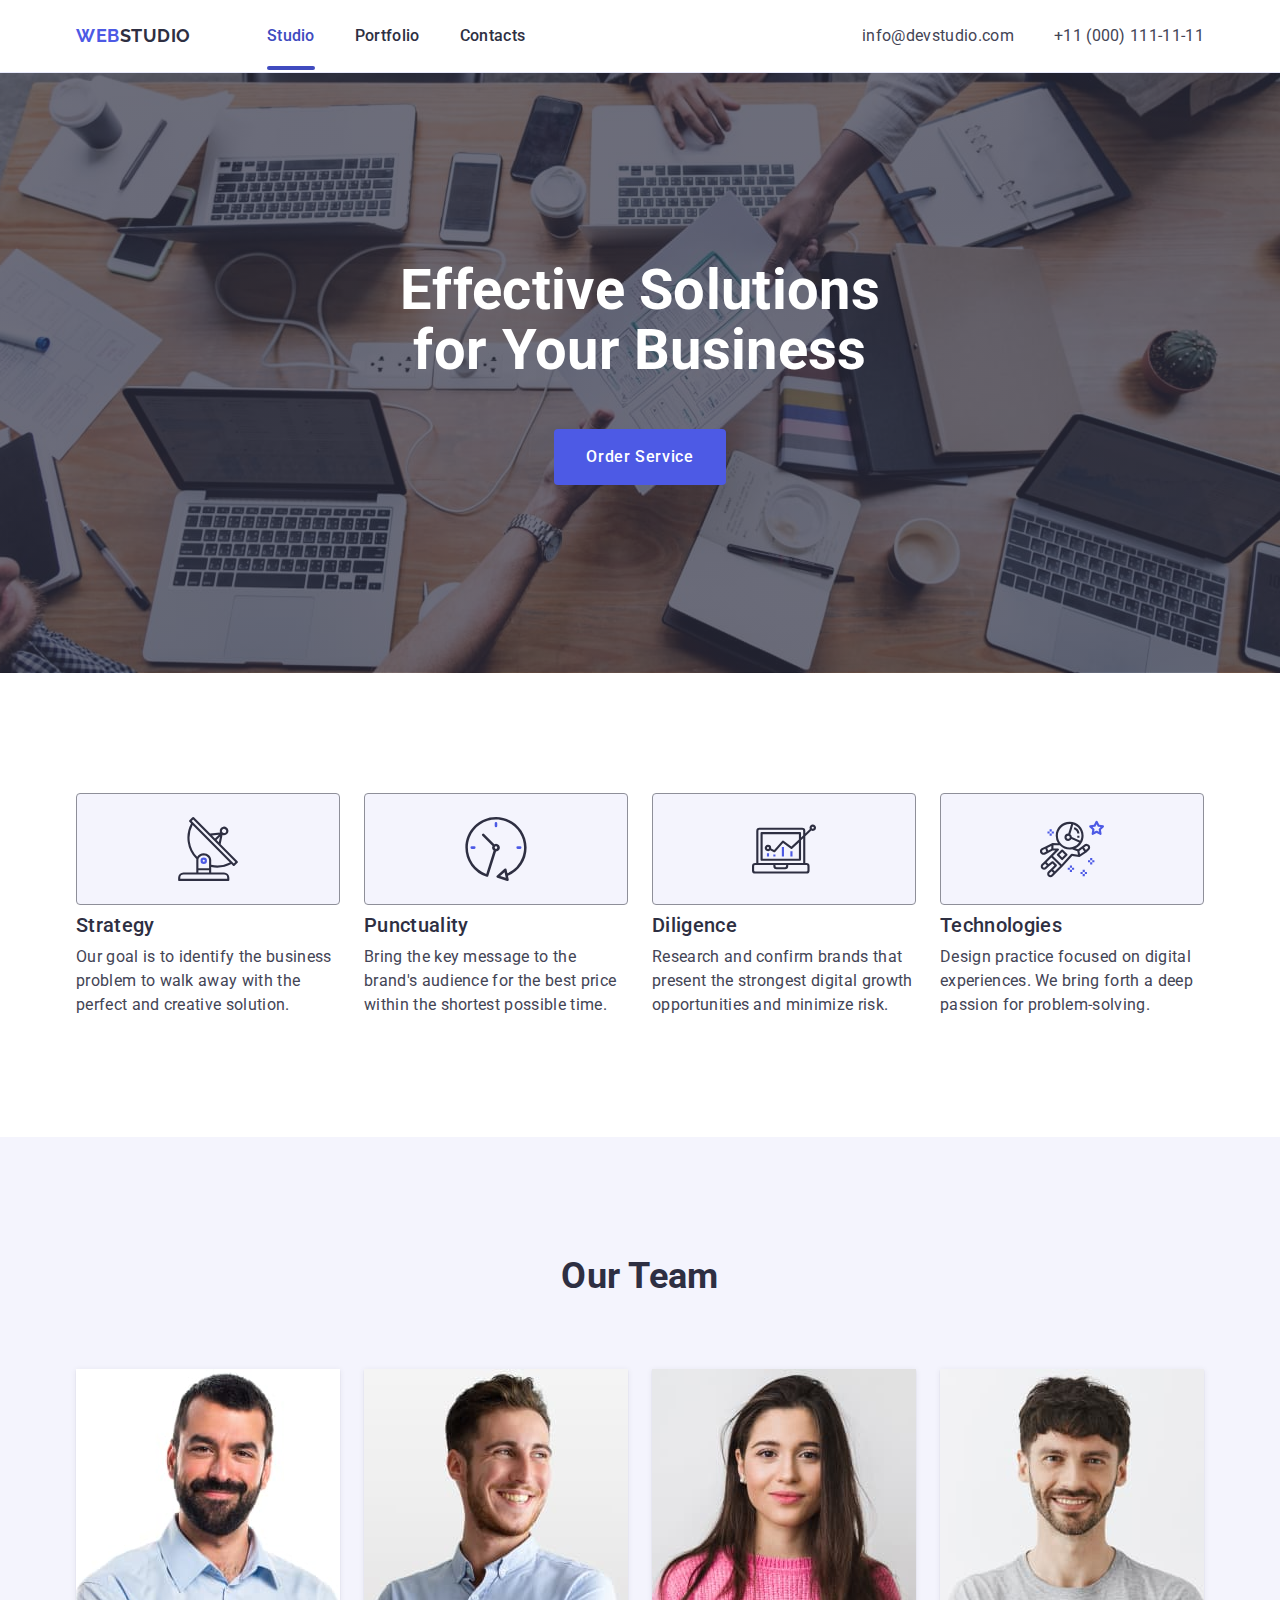
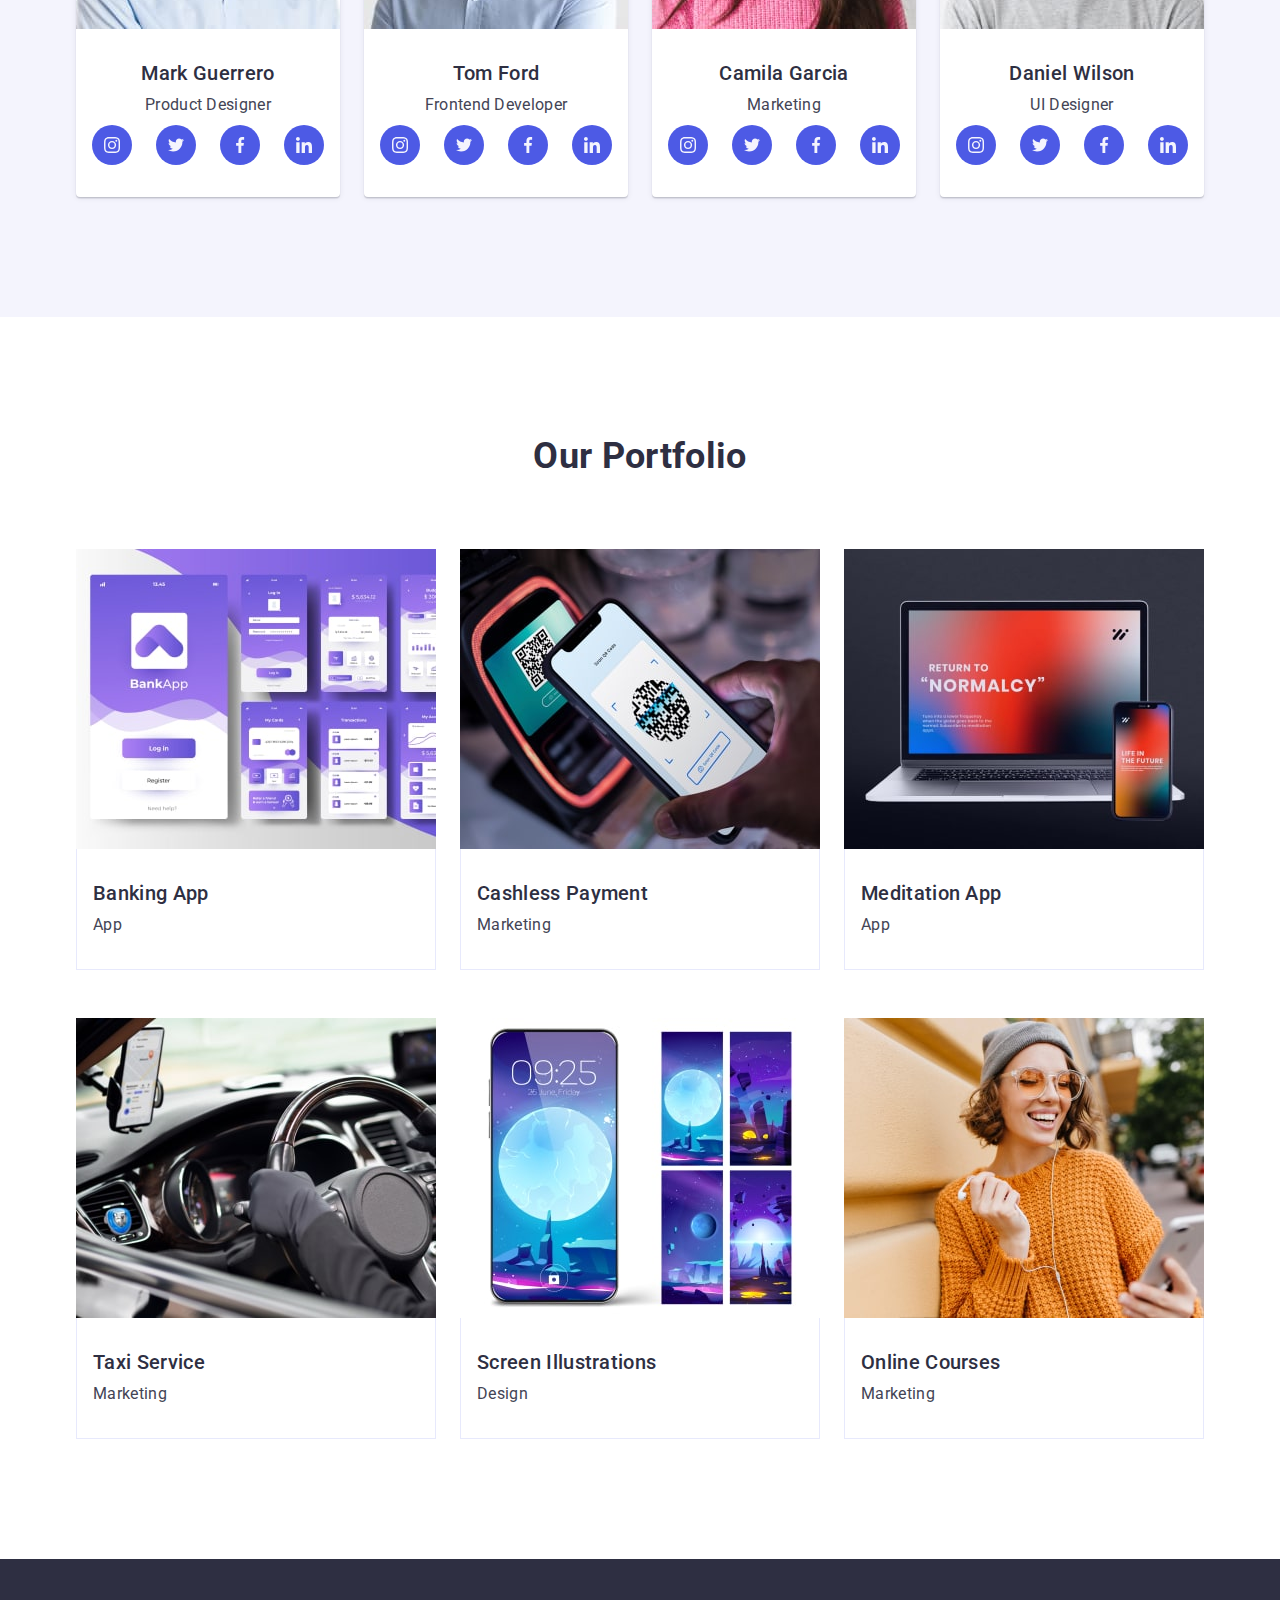
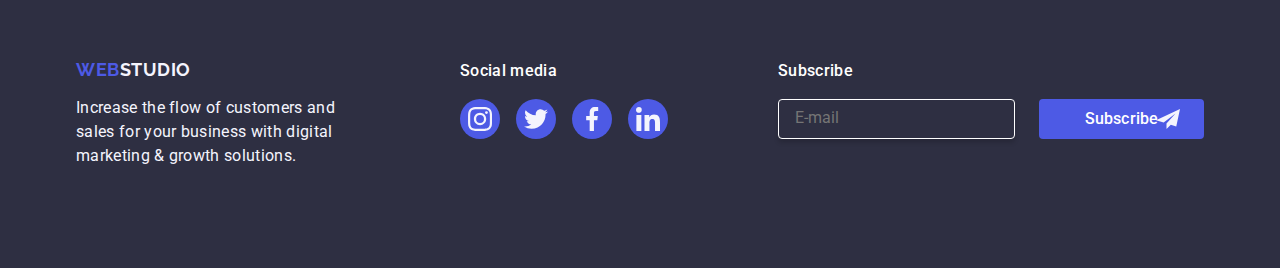
==== index.html @ 6efe6d49 "update modal" ====
<!DOCTYPE html>
<html lang="en">
  <head>
    <meta charset="UTF-8" />
    <meta name="viewport" content="width=device-width, initial-scale=1.0" />

    <link
      rel="stylesheet"
      href="https://cdnjs.cloudflare.com/ajax/libs/modern-normalize/2.0.0/modern-normalize.min.css"
    />
    <link rel="preconnect" href="https://fonts.googleapis.com" />
    <link rel="preconnect" href="https://fonts.gstatic.com" crossorigin />
    <link
      href="https://fonts.googleapis.com/css2?family=Raleway:wght@700&family=Roboto:wght@400;500;700&display=swap"
      rel="stylesheet"
    />
    <link rel="stylesheet" href="./css/styles.css" />
    <title>Web Studio</title>
  </head>
  <body>
    <header class="header">
      <div class="header-inner container">
        <nav class="navigation">
          <a class="header-logo" href="./index.html"
            >Web<span class="accent">Studio</span></a
          >
          <ul class="menu-nav">
            <li>
              <a class="header-link home-link" href="./index.html">Studio</a>
            </li>
            <li><a class="header-link" href="">Portfolio</a></li>
            <li><a class="header-link" href="">Contacts</a></li>
          </ul>
        </nav>

        <address class="contacts">
          <ul class="contact-list">
            <li>
              <a class="contacts-link" href="mailto:info@devstudio.com"
                >info@devstudio.com</a
              >
            </li>
            <li>
              <a class="contacts-link" href="tel:+110001111111"
                >+11 (000) 111-11-11</a
              >
            </li>
          </ul>
        </address>
      </div>
    </header>

    <main>
      <!-- Hero section -->
      <section class="hero-section">
        <div class="container">
          <h1 class="hero-title">Effective Solutions for Your Business</h1>
          <button class="hero-button" type="button">Order Service</button>
        </div>
      </section>

      <!-- Our features -->
      <section class="section">
        <div class="container">
          <h2 class="visually-hidden">Our features</h2>
          <ul class="features-list">
            <li class="features-card">
              <div class="features-icon-container">
                <svg class="features-icon" width="64" height="64">
                  <use href="./images/icons.svg#icon-antenna"></use>
                </svg>
              </div>
              <h3 class="features-title">Strategy</h3>
              <p class="features-text">
                Our goal is to identify the business problem to walk away with
                the perfect and creative solution.
              </p>
            </li>
            <li class="features-card">
              <div class="features-icon-container">
                <svg class="features-icon" width="64" height="64">
                  <use href="./images/icons.svg#icon-clock"></use>
                </svg>
              </div>
              <h3 class="features-title">Punctuality</h3>
              <p class="features-text">
                Bring the key message to the brand's audience for the best price
                within the shortest possible time.
              </p>
            </li>
            <li class="features-card">
              <div class="features-icon-container">
                <svg class="features-icon" width="64" height="64">
                  <use href="./images/icons.svg#icon-diagram"></use>
                </svg>
              </div>
              <h3 class="features-title">Diligence</h3>
              <p class="features-text">
                Research and confirm brands that present the strongest digital
                growth opportunities and minimize risk.
              </p>
            </li>
            <li class="features-card">
              <div class="features-icon-container">
                <svg class="features-icon" width="64" height="64">
                  <use href="./images/icons.svg#icon-astronaut"></use>
                </svg>
              </div>
              <h3 class="features-title">Technologies</h3>
              <p class="features-text">
                Design practice focused on digital experiences. We bring forth a
                deep passion for problem-solving.
              </p>
            </li>
          </ul>
        </div>
      </section>

      <!-- Our Team -->
      <section class="team-section section">
        <div class="container">
          <h2 class="section-title">Our Team</h2>
          <ul class="team-list">
            <li class="team-card">
              <img
                src="./images/mark.jpg"
                alt="Mark Guerrero"
                width="264"
                height="260"
              />
              <div class="team-card-content">
                <h3 class="person-name">Mark Guerrero</h3>
                <p class="person-job">Product Designer</p>

                <ul class="social-list">
                  <li class="social-item">
                    <a href="#" target="_blank" class="social-link">
                      <svg class="social-link-icon" width="16" height="16">
                        <use href="./images/icons.svg#icon-instagram"></use>
                      </svg>
                    </a>
                  </li>
                  <li class="social-item">
                    <a href="#" target="_blank" class="social-link">
                      <svg class="social-link-icon" width="16" height="16">
                        <use href="./images/icons.svg#icon-twitter"></use>
                      </svg>
                    </a>
                  </li>
                  <li class="social-item">
                    <a href="#" target="_blank" class="social-link">
                      <svg class="social-link-icon" width="16" height="16">
                        <use href="./images/icons.svg#icon-facebook"></use>
                      </svg>
                    </a>
                  </li>
                  <li class="social-item">
                    <a href="#" target="_blank" class="social-link">
                      <svg class="social-link-icon" width="16" height="16">
                        <use href="./images/icons.svg#icon-linkedin"></use>
                      </svg>
                    </a>
                  </li>
                </ul>
              </div>
            </li>
            <li class="team-card">
              <img
                src="./images/tom.jpg"
                alt="Tom Ford"
                width="264"
                height="260"
              />
              <div class="team-card-content">
                <h3 class="person-name">Tom Ford</h3>
                <p class="person-job">Frontend Developer</p>
                <ul class="social-list">
                  <li class="social-item">
                    <a href="#" target="_blank" class="social-link">
                      <svg class="social-link-icon" width="16" height="16">
                        <use href="./images/icons.svg#icon-instagram"></use>
                      </svg>
                    </a>
                  </li>
                  <li class="social-item">
                    <a href="#" target="_blank" class="social-link">
                      <svg class="social-link-icon" width="16" height="16">
                        <use href="./images/icons.svg#icon-twitter"></use>
                      </svg>
                    </a>
                  </li>
                  <li class="social-item">
                    <a href="#" target="_blank" class="social-link">
                      <svg class="social-link-icon" width="16" height="16">
                        <use href="./images/icons.svg#icon-facebook"></use>
                      </svg>
                    </a>
                  </li>
                  <li class="social-item">
                    <a href="#" target="_blank" class="social-link">
                      <svg class="social-link-icon" width="16" height="16">
                        <use href="./images/icons.svg#icon-linkedin"></use>
                      </svg>
                    </a>
                  </li>
                </ul>
              </div>
            </li>
            <li class="team-card">
              <img
                src="./images/camila.jpg"
                alt="Camila Garcia"
                width="264"
                height="260"
              />
              <div class="team-card-content">
                <h3 class="person-name">Camila Garcia</h3>
                <p class="person-job">Marketing</p>
                <ul class="social-list">
                  <li class="social-item">
                    <a href="#" target="_blank" class="social-link">
                      <svg class="social-link-icon" width="16" height="16">
                        <use href="./images/icons.svg#icon-instagram"></use>
                      </svg>
                    </a>
                  </li>
                  <li class="social-item">
                    <a href="#" target="_blank" class="social-link">
                      <svg class="social-link-icon" width="16" height="16">
                        <use href="./images/icons.svg#icon-twitter"></use>
                      </svg>
                    </a>
                  </li>
                  <li class="social-item">
                    <a href="#" target="_blank" class="social-link">
                      <svg class="social-link-icon" width="16" height="16">
                        <use href="./images/icons.svg#icon-facebook"></use>
                      </svg>
                    </a>
                  </li>
                  <li class="social-item">
                    <a href="#" target="_blank" class="social-link">
                      <svg class="social-link-icon" width="16" height="16">
                        <use href="./images/icons.svg#icon-linkedin"></use>
                      </svg>
                    </a>
                  </li>
                </ul>
              </div>
            </li>
            <li class="team-card">
              <img
                src="./images/daniel.jpg"
                alt="Daniel Wilson"
                width="264"
                height="260"
              />
              <div class="team-card-content">
                <h3 class="person-name">Daniel Wilson</h3>
                <p class="person-job">UI Designer</p>
                <ul class="social-list">
                  <li class="social-item">
                    <a href="#" target="_blank" class="social-link">
                      <svg class="social-link-icon" width="16" height="16">
                        <use href="./images/icons.svg#icon-instagram"></use>
                      </svg>
                    </a>
                  </li>
                  <li class="social-item">
                    <a href="#" target="_blank" class="social-link">
                      <svg class="social-link-icon" width="16" height="16">
                        <use href="./images/icons.svg#icon-twitter"></use>
                      </svg>
                    </a>
                  </li>
                  <li class="social-item">
                    <a href="#" target="_blank" class="social-link">
                      <svg class="social-link-icon" width="16" height="16">
                        <use href="./images/icons.svg#icon-facebook"></use>
                      </svg>
                    </a>
                  </li>
                  <li class="social-item">
                    <a href="#" target="_blank" class="social-link">
                      <svg class="social-link-icon" width="16" height="16">
                        <use href="./images/icons.svg#icon-linkedin"></use>
                      </svg>
                    </a>
                  </li>
                </ul>
              </div>
            </li>
          </ul>
        </div>
      </section>

      <!-- Our Portfolio -->
      <section class="section">
        <div class="container">
          <h2 class="section-title">Our Portfolio</h2>
          <ul class="project-card-list">
            <li class="project-card">
              <div class="project-image">
                <img
                  src="./images/banking-app.jpg"
                  alt="Banking App"
                  width="360"
                  height="300"
                />
                <p class="project-text">
                  14 Stylish and User-Friendly App Design Concepts · Task
                  Manager App · Calorie Tracker App · Exotic Fruit Ecommerce App
                  · Cloud Storage App
                </p>
              </div>
              <div class="project-card-content">
                <h3 class="project-title">Banking App</h3>
                <p class="project-type">App</p>
              </div>
            </li>
            <li class="project-card">
              <div class="project-image">
                <img
                  src="./images/cashless-payment.jpg"
                  alt="Cashless Payment"
                  width="360"
                  height="300"
                />
                <p class="project-text">
                  14 Stylish and User-Friendly App Design Concepts · Task
                  Manager App · Calorie Tracker App · Exotic Fruit Ecommerce App
                  · Cloud Storage App
                </p>
              </div>
              <div class="project-card-content">
                <h3 class="project-title">Cashless Payment</h3>
                <p class="project-type">Marketing</p>
              </div>
            </li>
            <li class="project-card">
              <div class="project-image">
                <img
                  src="./images/meditation-app.jpg"
                  alt="Meditation App"
                  width="360"
                  height="300"
                />
                <p class="project-text">
                  14 Stylish and User-Friendly App Design Concepts · Task
                  Manager App · Calorie Tracker App · Exotic Fruit Ecommerce App
                  · Cloud Storage App
                </p>
              </div>
              <div class="project-card-content">
                <h3 class="project-title">Meditation App</h3>
                <p class="project-type">App</p>
              </div>
            </li>
            <li class="project-card">
              <div class="project-image">
                <img
                  src="./images/taxi-service.jpg"
                  alt="Taxi Service"
                  width="360"
                  height="300"
                />
                <p class="project-text">
                  14 Stylish and User-Friendly App Design Concepts · Task
                  Manager App · Calorie Tracker App · Exotic Fruit Ecommerce App
                  · Cloud Storage App
                </p>
              </div>
              <div class="project-card-content">
                <h3 class="project-title">Taxi Service</h3>
                <p class="project-type">Marketing</p>
              </div>
            </li>
            <li class="project-card">
              <div class="project-image">
                <img
                  src="./images/screen-illustrations.jpg"
                  alt="Screen Illustrations"
                  width="360"
                  height="300"
                />
                <p class="project-text">
                  14 Stylish and User-Friendly App Design Concepts · Task
                  Manager App · Calorie Tracker App · Exotic Fruit Ecommerce App
                  · Cloud Storage App
                </p>
              </div>
              <div class="project-card-content">
                <h3 class="project-title">Screen Illustrations</h3>
                <p class="project-type">Design</p>
              </div>
            </li>
            <li class="project-card">
              <div class="project-image">
                <img
                  src="./images/online-courses.jpg"
                  alt="Online Courses"
                  width="360"
                  height="300"
                />
                <p class="project-text">
                  14 Stylish and User-Friendly App Design Concepts · Task
                  Manager App · Calorie Tracker App · Exotic Fruit Ecommerce App
                  · Cloud Storage App
                </p>
              </div>
              <div class="project-card-content">
                <h3 class="project-title">Online Courses</h3>
                <p class="project-type">Marketing</p>
              </div>
            </li>
          </ul>
        </div>
      </section>
    </main>

    <!-- Footer -->
    <footer class="footer">
      <div class="container footer-inner">
        <div class="footer-wrapper">
          <div class="footer-text-container">
            <a class="footer-logo" href="./index.html"
              >Web<span class="accent">Studio</span></a
            >
            <p class="footer-text">
              Increase the flow of customers and sales for your business with
              digital marketing & growth solutions.
            </p>
          </div>
          <div class="social-media-container">
            <p class="footer-text-secondary">Social media</p>
            <ul class="footer-social-list">
              <li class="footer-social-item">
                <a class="footer-social-link" href="#" target="_blank">
                  <svg class="footer-social-icon" width="24" height="24">
                    <use href="./images/icons.svg#icon-instagram"></use>
                  </svg>
                </a>
              </li>
              <li class="footer-social-item">
                <a class="footer-social-link" href="#" target="_blank">
                  <svg class="footer-social-icon" width="24" height="24">
                    <use href="./images/icons.svg#icon-twitter"></use>
                  </svg>
                </a>
              </li>
              <li class="footer-social-item">
                <a class="footer-social-link" href="#" target="_blank">
                  <svg class="footer-social-icon" width="24" height="24">
                    <use href="./images/icons.svg#icon-facebook"></use>
                  </svg>
                </a>
              </li>
              <li class="footer-social-item">
                <a class="footer-social-link" href="#" target="_blank">
                  <svg class="footer-social-icon" width="24" height="24">
                    <use href="./images/icons.svg#icon-linkedin"></use>
                  </svg>
                </a>
              </li>
            </ul>
          </div>
        </div>
        <div class="email-container">
          <p class="footer-text-secondary">Subscribe</p>
          <div class="footer-input-wrap">
            <input
              class="input-email"
              type="email"
              name="email"
              placeholder="E-mail"
            />
            <div class="subscribe-btn-wrap">
              <button class="subscribe-btn" type="submit">Subscribe</button>
              <svg class="frame-icon" width="24" height="24">
                <use href="./images/icons.svg#icon-frame"></use>
              </svg>
            </div>
          </div>
        </div>
      </div>
    </footer>

    <!-- Modal window -->
    <div class="backdrop visually-hidden" data-modal>
      <div class="modal">
        <button class="modal-close" type="button" data-modal-close>
          <svg class="icon-close" width="8" height="8">
            <use href="./images/icons.svg#icon-close"></use>
          </svg>
        </button>
        <p class="modal-text">Leave your contacts and we will call you back</p>
        <form class="modal-form">
          <div class="modal-wrapper">
            <label class="modal-label" for="user-name">Name</label>
            <div class="modal-input-wrap">
              <input
                class="modal-input"
                type="text"
                name="user-name"
                id="user-name"
              />
              <svg class="modal-input-icon" width="18" height="18">
                <use href="./images/icons.svg#icon-person"></use>
              </svg>
            </div>
          </div>

          <div class="modal-wrapper">
            <label class="modal-label" for="user-phone">Phone</label>
            <div class="modal-input-wrap">
              <input
                class="modal-input"
                type="tel"
                name="user-phone"
                id="user-phone"
              />
              <svg class="modal-input-icon" width="18" height="24">
                <use href="./images/icons.svg#icon-phone"></use>
              </svg>
            </div>
          </div>

          <div class="modal-wrapper">
            <label class="modal-label" for="user-email">Email</label>
            <div class="modal-input-wrap">
              <input
                class="modal-input"
                type="email"
                name="user-email"
                id="user-email"
              />
              <svg class="modal-input-icon" width="18" height="24">
                <use href="./images/icons.svg#icon-email"></use>
              </svg>
            </div>
          </div>

          <div class="modal-wrapper">
            <label class="modal-label" for="user-comment">Comment</label>
            <textarea
              class="modal-textarea"
              name="user-comment"
              id="user-comment"
              placeholder="Text input"
            ></textarea>
          </div>

          <div class="privacy-policy-wrap">
            <input
              class="privacy-policy-input visually-hidden"
              type="checkbox"
              name="privacy-policy"
              id="user-privacy"
              value="true"
            />
            <label class="privacy-policy-label" for="user-privacy"
              >I accept the terms and conditions of the
              <a href="#">Privacy Policy</a>
              <span>
                <svg class="icon-click" width="16" height="16">
                  <use href="./images/icons.svg#icon-click"></use>
                </svg>
              </span>
            </label>
          </div>

          <button class="hero-button" type="submit">Send</button>
        </form>
      </div>
    </div>
  </body>
</html>
---- css/styles.css ----
:root {
    --c-primary-brand: #4D5AE5;
    --c-pressed-state: #404BBF;
    --c-dark: #2E2F42;
    --c-text: #434455;
    --c-hero-bg: #2E2F42B2;
    --c-light: #F4F4FD;
    --c-bg-white: #FFF;
    --c-accent: #E7E9FC;
    --c-success: #31D0AA;
    --c-modal-bg: #FCFCFC;
    --c-modal-overlay: #2E2F4266;
    --c-subtle-text: #8E8F99;
}

ul {
    list-style-type: none;
    margin-top: 0;
    margin-bottom: 0;
    padding-left: 0;
}

a {
    text-decoration: none;
}

h1,
h2,
h3,
p {
   margin: 0;
}

img {
    display: block;
    max-width: 100%;
    height: auto;
}

button {
    font-family: inherit;
    margin: 0;
    padding: 0;
}

input {
    font-family: inherit;
}

body {
    color: var(--c-text);
    font-family: 'Roboto', sans-serif;
    font-size: 16px;
    font-weight: 400;
    background: var(--c-bg-white);
    line-height: 1.5;
    letter-spacing: 0.02em;
}

.container {
    max-width: 1158px;
    padding: 0 15px;
    margin: 0 auto;
}

.section {
    padding-top: 120px;
    padding-bottom: 120px;
}

/* Header */

.header {
    border-bottom: 1px solid var(--c-accent);
    box-shadow: 0px 2px 1px rgba(46, 47, 66, 0.08), 0px 1px 1px rgba(46, 47, 66, 0.16), 0px 1px 6px rgba(46, 47, 66, 0.08);
}

.header-logo {
    color: var(--c-primary-brand);
    font-family: 'Raleway', sans-serif;
    font-size: 18px;
    font-weight: 700;
    text-transform: uppercase;
    line-height: 1.17;
    letter-spacing: 0.03em;
    margin-right: 76px;
}

.header-logo .accent {
    color: var(--c-dark);
}

.header-link {
    color: var(--c-dark);
    font-weight: 500;
    padding: 24px 0;
}

.header-link:hover,
.header-link:focus {
    color: var(--c-pressed-state);
}

.home-link {
    color: var(--c-pressed-state);
    position: relative;
    transition: color 250ms cubic-bezier(0.4, 0, 0.2, 1);
}

.home-link::after {
    position: absolute;
    width: 100%;
    height: 4px;
    border-radius: 2px;
    background-color: var(--c-pressed-state);
    content: "";
    left: 0;
    bottom: -1px;
}

.contacts {
    font-style: normal;
}

.contacts-link {
    color: var(--c-text);
    text-decoration: none;
    transition-property: color;
    transition-duration: 250ms;
    transition-timing-function: cubic-bezier(0.4, 0, 0.2, 1);
}

.contacts-link:hover,
.contacts-link:focus {
    color: var(--c-pressed-state);
}

.header-inner {
    display: flex;
    justify-content: space-between;
    align-items: center;
}

.menu-nav {
    display: flex;
    gap: 40px;
    padding: 24px 0;
    position: relative;
}

.navigation {
    display: flex;
    align-items: center;
}

.contact-list {
    display: flex;
    gap: 40px;
}

/* Hero section */
.hero-section {
    max-width: 1440px;
    background-image: linear-gradient(
    rgba(46, 47, 66, 0.70),
    rgba(46, 47, 66, 0.70)
    ),
    url(../images/people-office.jpg);
    background-repeat: no-repeat;
    background-position: center;
    background-size: cover;
    padding-top: 188px;
    padding-bottom: 188px;
    margin: 0 auto;
}

.hero-title {
    color: var(--c-bg-white);
    text-align: center;
    font-size: 56px;
    font-weight: 700;
    line-height: 1.07;
    max-width: 496px;
    margin-bottom: 48px;
    margin-left: auto;
    margin-right: auto;
}

.hero-button {
    color: var(--c-bg-white);
    font-family: inherit;
    font-size: 16px;
    font-weight: 500;
    line-height: 1.5;
    letter-spacing: 0.04em;
    background: var(--c-primary-brand);
    cursor: pointer;
    min-width: 169px;
    height: 56px;
    border: none;
    border-radius: 4px;
    padding: 16px 32px;
    display: block;
    margin-left: auto;
    margin-right: auto;
    transition: background-color 250ms cubic-bezier(0.4, 0, 0.2, 1);
}

.hero-button:hover,
.hero-button:focus {
    background: var(--c-pressed-state);
}

/* Our features */

.visually-hidden {
    position: absolute;
    width: 1px;
    height: 1px;
    margin: -1px;
    border: 0;
    padding: 0;
    white-space: nowrap;
    clip-path: inset(100%);
    clip: rect(0 0 0 0);
    overflow: hidden;
}

.features-title {
    color: var(--c-dark);
    font-size: 20px;
    font-weight: 500;
    line-height: 1.2;
    margin-bottom: 8px;
}

.features-text {
    color: var(--c-text);
}

.features-list {
    display: flex;
    gap: 24px;
}

.features-card {
    flex-basis: calc((100% - 3 * 24px) / 4);
}

.features-icon-container {
    display: flex;
    max-width: 264px;
    height: 112px;
    flex-shrink: 0;
    border-radius: 4px;
    border: 1px solid var(--lightslate, #8E8F99);
    background-color: var(--c-light);
    margin-bottom: 8px;
    align-items: center;
    justify-content: center;
}

/* Our Team */

.team-section {
    background: var(--c-light);
}

.team-card {
    background: var(--c-bg-white);
    flex-basis: calc((100% - 3 * 24px) / 4);
    border-radius: 0px 0px 4px 4px;
    box-shadow: 0px 2px 1px 0px rgba(46, 47, 66, 0.08), 0px 1px 1px 0px rgba(46, 47, 66, 0.16), 0px 1px 6px 0px rgba(46, 47, 66, 0.08);
}

.person-name {
    color: var(--c-dark);
    text-align: center;
    font-size: 20px;
    font-weight: 500;
    line-height: 1.2;
    margin-bottom: 8px;
}

.person-job {
    color: var(--c-text);
    text-align: center;
    margin-bottom: 8px;
}

.team-list {
    display: flex;
    gap: 24px;
}

.team-card-content {
    padding: 32px 0;
}

.social-list {
    display: flex;
    justify-content: center;
    align-items: center;
    gap: 24px;
}

.social-link {
    display: flex;
    width: 40px;
    height: 40px;
    border-radius: 50%;
    justify-content: center;
    align-items: center;
    background-color: var(--c-primary-brand);
    transition-property: background-color;
    transition-duration: 250ms;
    transition-timing-function: cubic-bezier(0.4, 0, 0.2, 1);
}

.social-link-icon {
    fill: var(--c-light);
}

.social-link:hover,
.social-link:focus {
    background-color: var(--c-pressed-state); 
}

/* Our Portfolio */

.section-title {
    color: var(--c-dark);
    text-align: center;
    font-size: 36px;
    font-weight: 700;
    line-height: 1.11;
    text-transform: capitalize;
    margin-bottom: 72px;

}

.project-card {
    background: var(--c-bg-white);
    flex-basis: calc((100% - 48px) / 3);    
    transition: box-shadow 250ms cubic-bezier(0.4, 0, 0.2, 1);
}

.project-card:hover,
.project-card:focus {
    box-shadow: 0px 2px 1px 0px rgba(46, 47, 66, 0.08),
    0px 1px 1px 0px rgba(46, 47, 66, 0.16),
    0px 1px 6px 0px rgba(46, 47, 66, 0.08);  
}


.project-title {
    color: var(--c-dark);
    font-size: 20px;
    font-weight: 500;
    line-height: 1.2;
    text-transform: capitalize;
    margin-bottom: 8px;
}

.project-type {
    color: var(--c-text);
}

.project-card-list {
    display: flex;
    flex-wrap: wrap;
    gap: 24px;
    row-gap: 48px;
}

.project-card-content {
    padding: 32px 16px;
    border: 1px solid var(--c-accent);
    border-top: none;
}

.project-image {
    position: relative;
    overflow: hidden;
}

.project-text {
    position: absolute;
    top: 0;
    color: var(--c-light);
    padding: 40px 32px;
    background-color: var(--c-primary-brand);
    height: 100%;
    width: 100%;
    transform: translateY(100%);
    transition: transform 250ms cubic-bezier(0.4, 0, 0.2, 1);}

.project-card:hover .project-text {
    transform: translateY(0%);
}

/* Footer */

.footer {
    background: var(--c-dark);
    padding: 100px 0;
}

.footer-inner {
    display: flex;
    align-items: baseline;
    justify-content: space-between;
}

.footer-wrapper {
    display: flex;
}

.footer-text-container {
    margin-right: 120px;
}

.footer-logo {
    color: var(--c-primary-brand);
    font-family: Raleway, sans-serif;
    font-size: 18px;
    font-style: normal;
    font-weight: 700;
    line-height: 1.17;
    letter-spacing: 0.03em;
    text-transform: uppercase;
    margin-bottom: 16px;
    display: inline-block;
}

.footer-logo .accent {
    color: var(--c-light);
}

.footer-text {
    color: var(--c-light);
    max-width: 264px;
}

.footer-text-secondary {
    color: var(--c-bg-white);
    font-weight: 500;
    margin-bottom: 16px;
}

.footer-social-list {
    display: flex;
    gap: 16px;
}

.footer-social-link {
    display: flex;
    width: 40px;
    height: 40px;
    border-radius: 50%;
    justify-content: center;
    align-items: center;
    background-color: var(--c-primary-brand);
    transition-property: background-color;
    transition-duration: 250ms;
    transition-timing-function: cubic-bezier(0.4, 0, 0.2, 1);
}

.footer-social-icon {
    fill: var(--c-light);   
}


.footer-social-link:hover,
.footer-social-link:focus {
    background-color: var(--c-success);
}

.input-email {
    border-radius: 4px;
    border: 1px solid var(--c-bg-white);
    box-shadow: 0px 4px 4px 0px rgba(0, 0, 0, 0.15);
    padding: 8px 16px;
    background-color: var(--c-dark);
    max-width: 264px;
    margin-right: 24px;
    color: var(--c-light);
}

.subscribe-btn {
    min-width: 165px;
    height: 40px;
    border-radius: 4px;
    background: var(--c-primary-brand);
    padding: 8px 64px 8 px 24px;
    color: var(--c-bg-white);
    font-family: Roboto;
    font-size: 16px;
    font-weight: 500;
    line-height: 1.5;
    letter-spacing: 0.04px;
    display: block;
    border: none;
}

.footer-input-wrap {
    display: flex;
    flex-direction: row;
}

.subscribe-btn-wrap {
    position: relative;
}

.frame-icon {
    position: absolute;
    right: 24px;
    top: 50%;
    transform: translateY(-50%);
    fill: var(--c-light);
}

/* Modal window */

.backdrop {
    position: fixed;
    inset: 0;
    padding-top: 80px;
    padding-bottom: 12px;
    width: 100%;
    height: 100%;
    display: flex;
    align-items: center;
    justify-content: center;
    background-color: rgba(46, 47, 66, 0.4);
    opacity: 0;
    visibility: hidden;
    pointer-events: none;
    transition: opacity 250ms cubic-bezier(0.4, 0, 0.2, 1), visibility 250ms cubic-bezier(0.4, 0, 0.2, 1);
}

.is-open {
    opacity: 1;
    visibility: visible;
    pointer-events: auto;
}

.modal {
    position: absolute;
    top: 50%;
    left: 50%;
    width: 100%;
    height: 100%;
    width: 408px;
    min-height: 584px;
    border-radius: 4px;
    background: var(--c-modal-bg);
    padding: 72px 24px 24px 24px;
    box-shadow: 0px 1px 1px rgba(0, 0, 0, 0.14),
        0px 1px 3px rgba(0, 0, 0, 0.12),
        0px 2px 1px rgba(0, 0, 0, 0.2);
    transition: transform 250ms cubic-bezier(0.4, 0, 0.2, 1);
    transform: translateY(-50%, -50%) scale(1);
}

.modal-form {
    display: flex;
    flex-direction: column;
}

.modal-close {
    position: absolute;    
    top: 24px;
    right: 24px;
    width: 24px;
    height: 24px;
    display: flex;
    align-items: center;
    justify-content: center;
    cursor: pointer;
    border-radius: 50%;
    background-color: var(--c-accent);
    border: 1px solid rgba(0, 0, 0, 0.10);
    transition: background-color 250ms cubic-bezier(0.4, 0, 0.2, 1), border 250ms cubic-bezier(0.4, 0, 0.2, 1);
}

.modal-close:hover {
    background-color: var(--c-pressed-state);
    fill: var(--c-bg-white);
    border: none;
}

.modal-close:focus {
    background-color: var(--c-pressed-state);
    fill: var(--c-bg-white);
    border: none;
}

.icon-close {
    transition: fill 250ms cubic-bezier(0.4, 0, 0.2, 1);
}

.modal-wrapper {
    margin-bottom: 16px;
}

.modal-text {
    color: var(--c-dark);
    font-size: inherit;
    text-align: center;
    font-weight: 500;
    margin-bottom: 16px;
}

.modal-input {
    width: 100%;
    height: 40px;
    border-radius: 4px;
    border: 1px solid var(--c-modal-overlay);
    background-color: transparent;
    outline: transparent;
    padding: 8px 16px 8px 38px;
    transition-property: border-color;
    transition-duration: 250ms;
    transition-timing-function: cubic-bezier(0.4, 0, 0.2, 1);
}

.modal-input:focus,
.modal-textarea:focus {
    outline: none;
    border-color: var(--c-primary-brand);
}

.modal-input-wrap {
    position: relative;
}

.modal-input-icon {
    position: absolute;
    left: 16px;
    top: 50%;
    transform: translateY(-50%);
    height: 24px;
    transition-property: border-color;
    transition: fill 250ms cubic-bezier(0.4, 0, 0.2, 1);
}

.modal-input:focus + .modal-input-icon {
    fill: var(--c-primary-brand);
}

.modal-label {
    color: var(--c-subtle-text);
    font-size: 12px;
    line-height: 1.17;
    letter-spacing: 0.04em;
    margin-bottom: 4px;
    display: block;
}

.modal-textarea {
    color: var(--c-modal-overlay);
    font-size: 12px;
    line-height: 1.17;
    letter-spacing: 0.04em;
    resize: none;
    width: 100%;
    min-height: 120px;
    border-radius: 4px;
    border: 1px solid var(--c-modal-overlay);
    padding: 8px 16px;
    margin-bottom: 16px;
    background-color: transparent;
    outline: transparent;
    transition: border-color 250ms cubic-bezier(0.4, 0, 0.2, 1);
}

.modal-textarea::placeholder { 
    color: var(--c-subtle-text);
    font-size: 12px;
    line-height: 1.17;
    letter-spacing: 0.04px;
}

.privacy-policy-label {
    color: var(--c-subtle-text);
    font-size: 12px;
    line-height: 1.17;
    letter-spacing: 0.04em;
}

.privacy-policy-wrap {
    position: relative;
    margin-bottom: 24px;
    padding-left: 24px;
}

.icon-click {
    position: absolute;
    width: 16px;
    height: 16px;
    left: 0;
    top: 50%;
    transform: translateY(-50%);
}
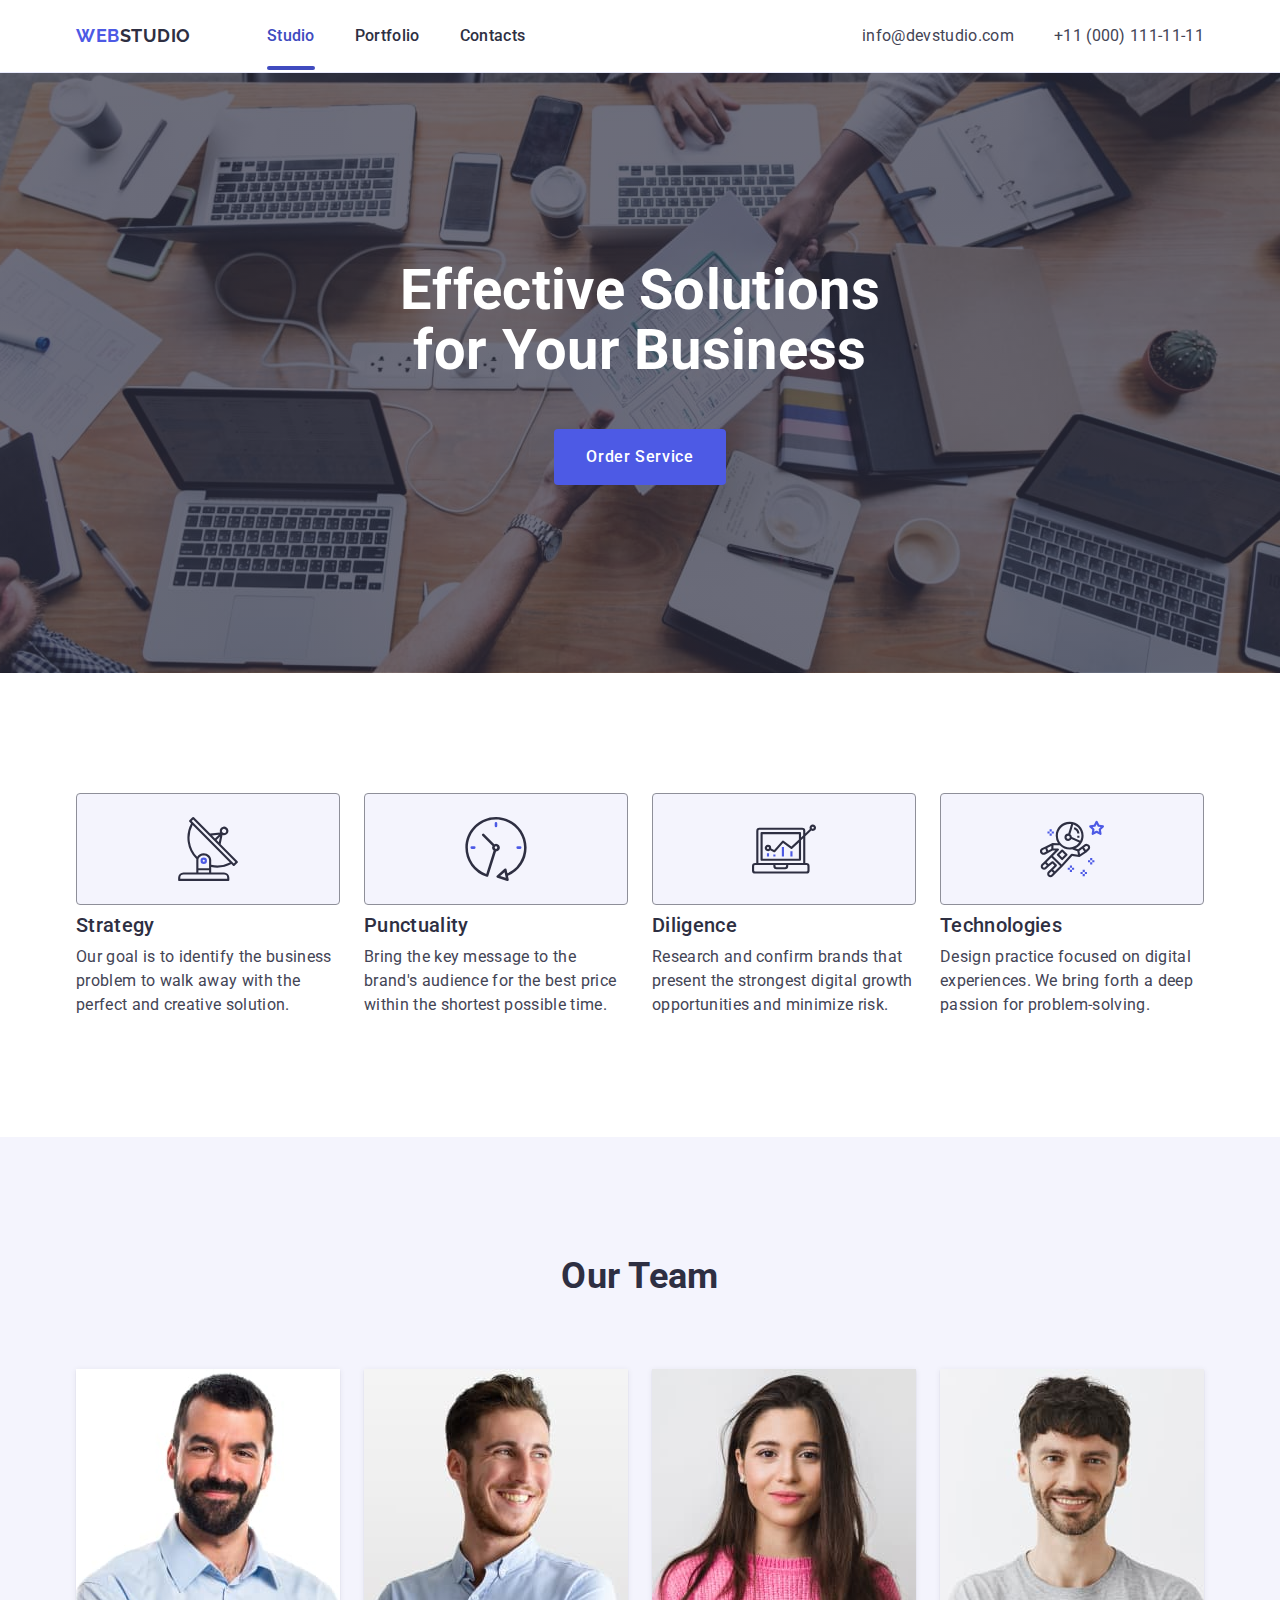
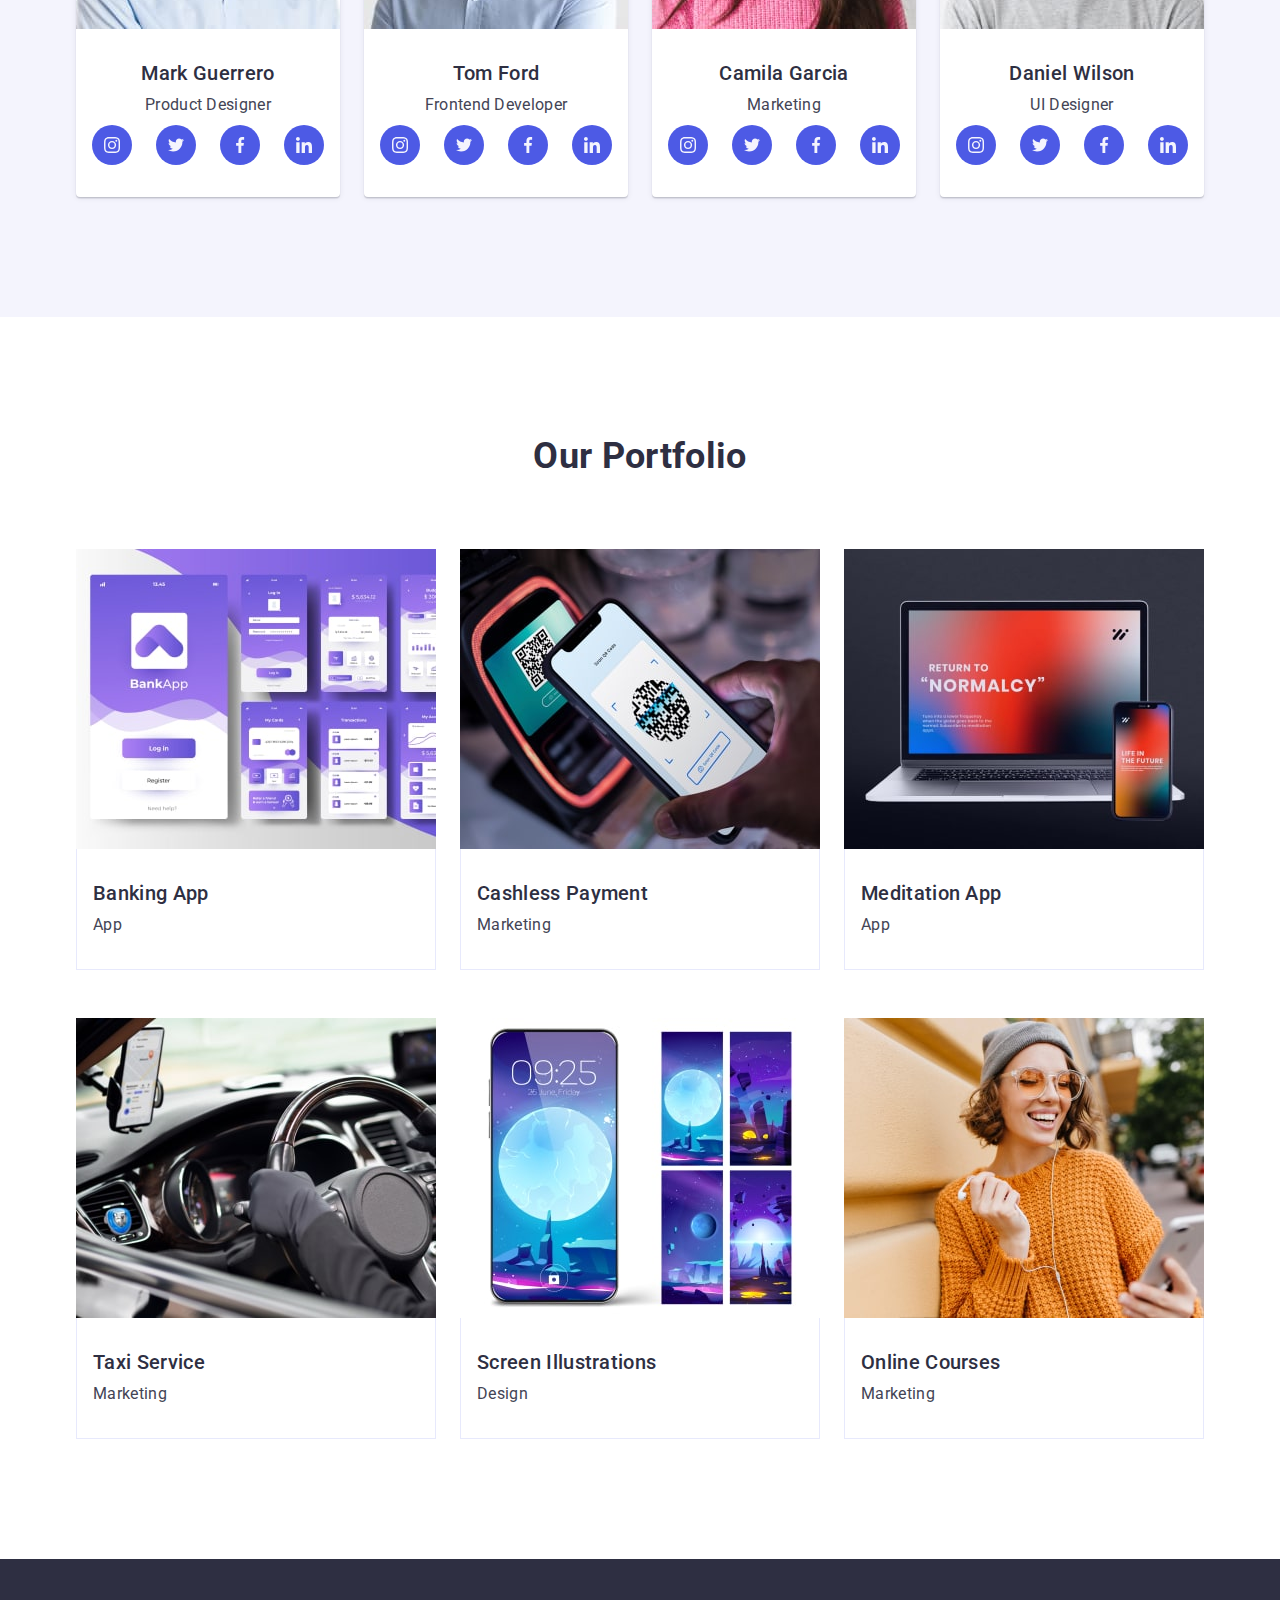
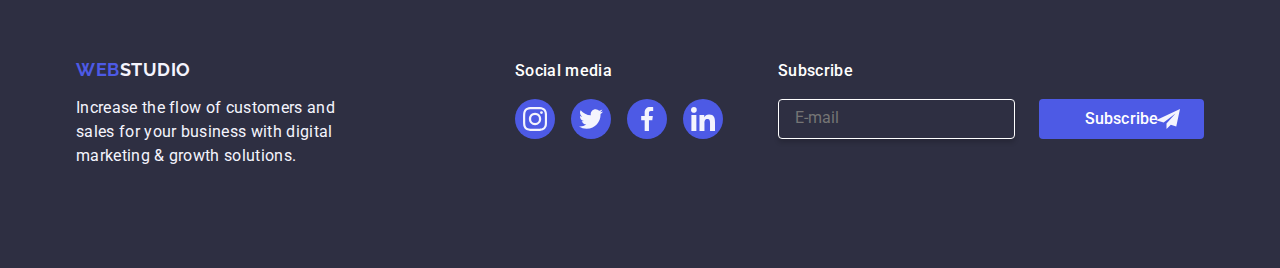
==== commit 7fe46145: "update footer" ====
--- a/index.html
+++ b/index.html
@@ -421,50 +421,49 @@
     <!-- Footer -->
     <footer class="footer">
       <div class="container footer-inner">
-        <div class="footer-wrapper">
-          <div class="footer-text-container">
-            <a class="footer-logo" href="./index.html"
-              >Web<span class="accent">Studio</span></a
-            >
-            <p class="footer-text">
-              Increase the flow of customers and sales for your business with
-              digital marketing & growth solutions.
-            </p>
-          </div>
-          <div class="social-media-container">
-            <p class="footer-text-secondary">Social media</p>
-            <ul class="footer-social-list">
-              <li class="footer-social-item">
-                <a class="footer-social-link" href="#" target="_blank">
-                  <svg class="footer-social-icon" width="24" height="24">
-                    <use href="./images/icons.svg#icon-instagram"></use>
-                  </svg>
-                </a>
-              </li>
-              <li class="footer-social-item">
-                <a class="footer-social-link" href="#" target="_blank">
-                  <svg class="footer-social-icon" width="24" height="24">
-                    <use href="./images/icons.svg#icon-twitter"></use>
-                  </svg>
-                </a>
-              </li>
-              <li class="footer-social-item">
-                <a class="footer-social-link" href="#" target="_blank">
-                  <svg class="footer-social-icon" width="24" height="24">
-                    <use href="./images/icons.svg#icon-facebook"></use>
-                  </svg>
-                </a>
-              </li>
-              <li class="footer-social-item">
-                <a class="footer-social-link" href="#" target="_blank">
-                  <svg class="footer-social-icon" width="24" height="24">
-                    <use href="./images/icons.svg#icon-linkedin"></use>
-                  </svg>
-                </a>
-              </li>
-            </ul>
-          </div>
-        </div>
+        <div class="footer-text-container">
+          <a class="footer-logo" href="./index.html"
+            >Web<span class="accent">Studio</span></a
+          >
+          <p class="footer-text">
+            Increase the flow of customers and sales for your business with
+            digital marketing & growth solutions.
+          </p>
+        </div>
+        <div class="social-media-container">
+          <p class="footer-text-secondary">Social media</p>
+          <ul class="footer-social-list">
+            <li class="footer-social-item">
+              <a class="footer-social-link" href="#" target="_blank">
+                <svg class="footer-social-icon" width="24" height="24">
+                  <use href="./images/icons.svg#icon-instagram"></use>
+                </svg>
+              </a>
+            </li>
+            <li class="footer-social-item">
+              <a class="footer-social-link" href="#" target="_blank">
+                <svg class="footer-social-icon" width="24" height="24">
+                  <use href="./images/icons.svg#icon-twitter"></use>
+                </svg>
+              </a>
+            </li>
+            <li class="footer-social-item">
+              <a class="footer-social-link" href="#" target="_blank">
+                <svg class="footer-social-icon" width="24" height="24">
+                  <use href="./images/icons.svg#icon-facebook"></use>
+                </svg>
+              </a>
+            </li>
+            <li class="footer-social-item">
+              <a class="footer-social-link" href="#" target="_blank">
+                <svg class="footer-social-icon" width="24" height="24">
+                  <use href="./images/icons.svg#icon-linkedin"></use>
+                </svg>
+              </a>
+            </li>
+          </ul>
+        </div>
+
         <div class="email-container">
           <p class="footer-text-secondary">Subscribe</p>
           <div class="footer-input-wrap">
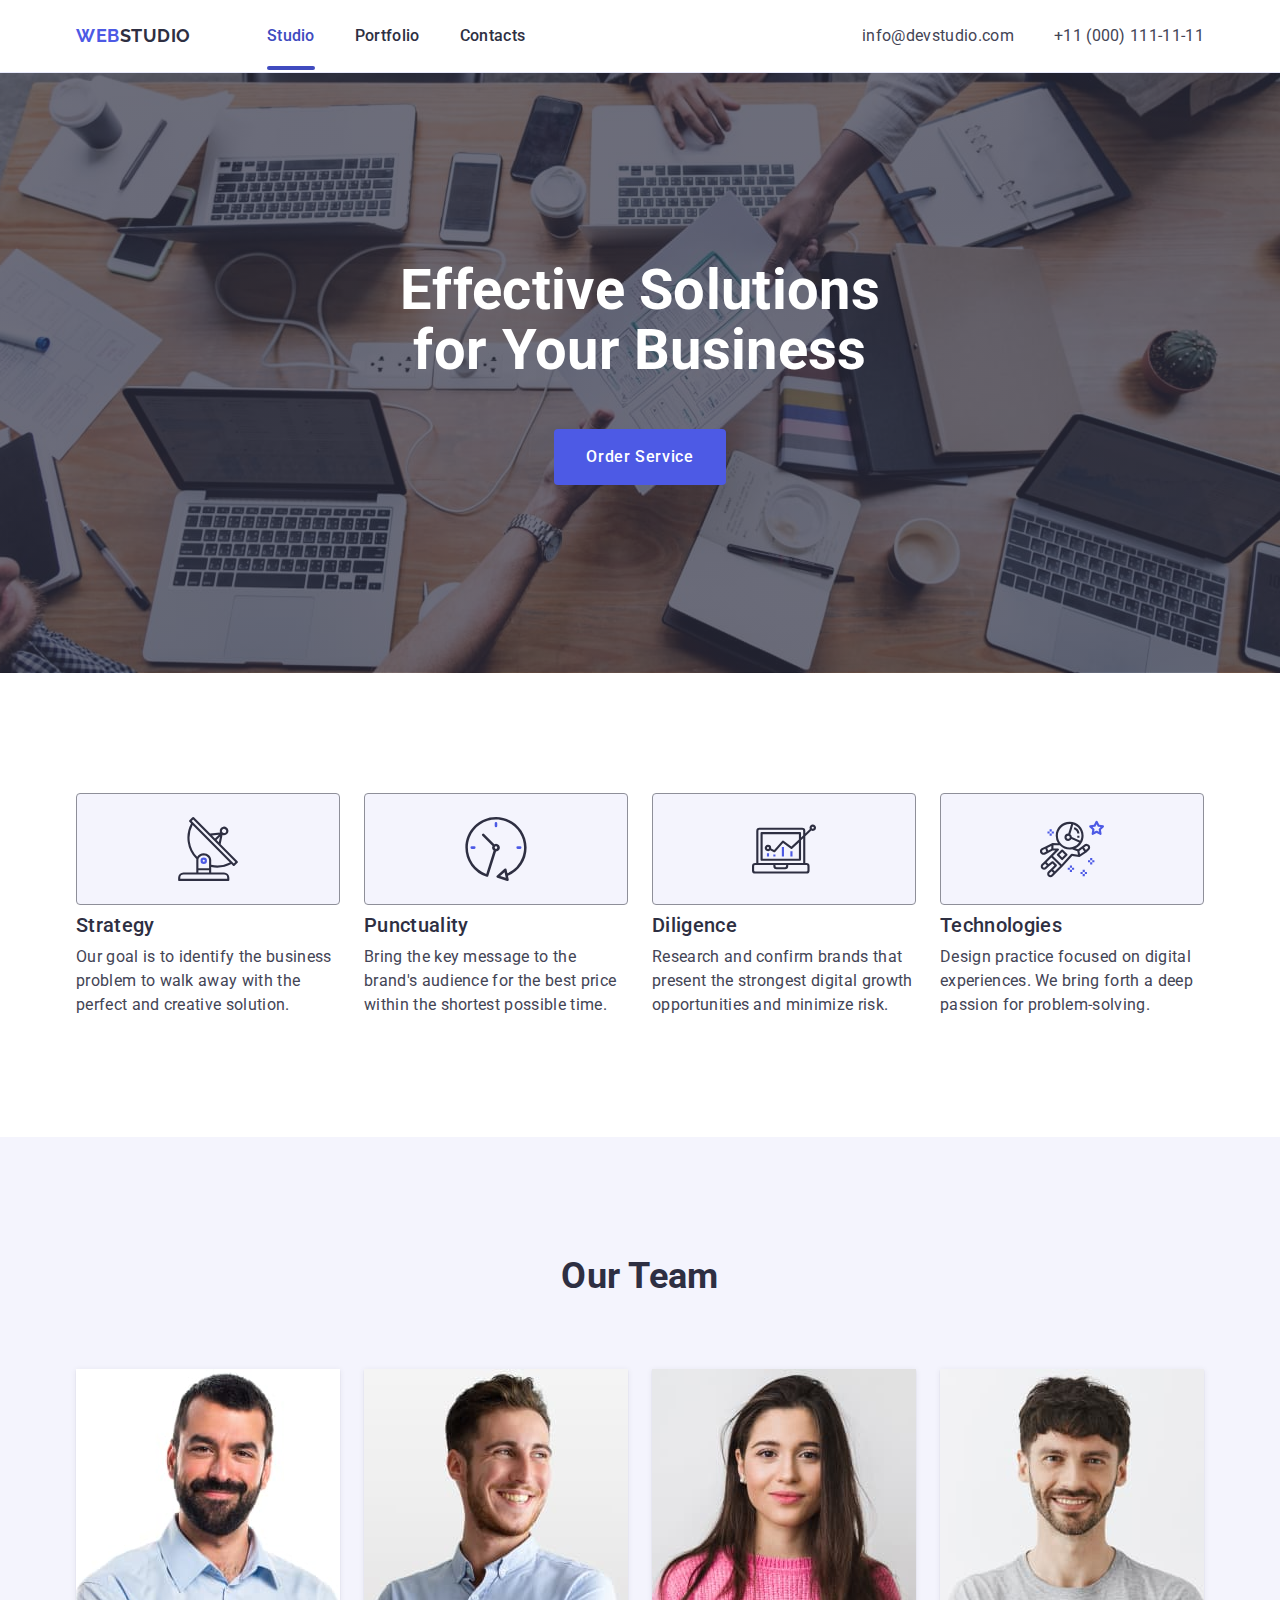
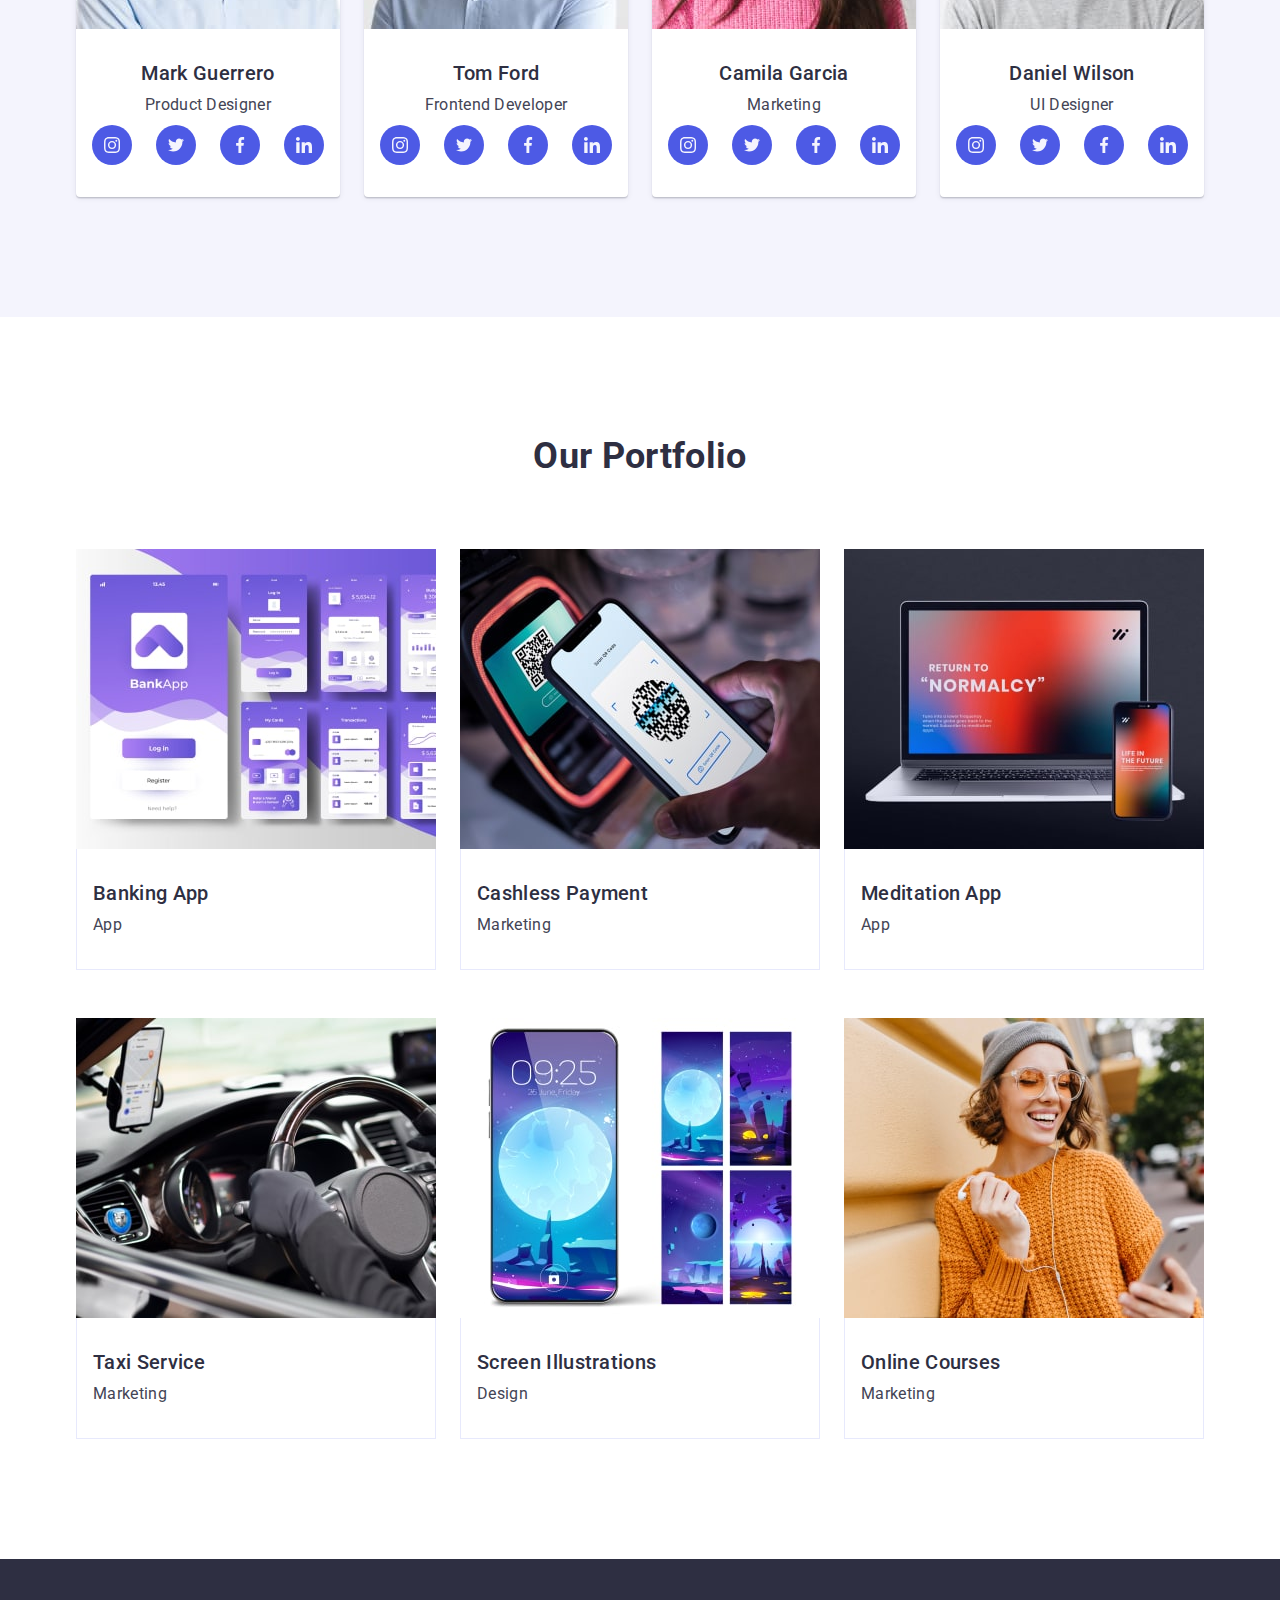
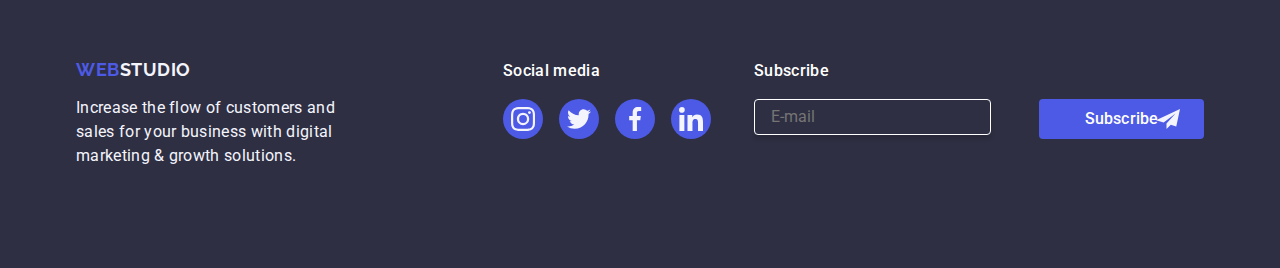
==== commit 36d5b4f1: "update" ====
--- a/index.html
+++ b/index.html
@@ -466,20 +466,22 @@
 
         <div class="email-container">
           <p class="footer-text-secondary">Subscribe</p>
-          <div class="footer-input-wrap">
+          <form class="footer-form">
+            <label>
             <input
               class="input-email"
               type="email"
               name="email"
               placeholder="E-mail"
             />
+          </label>
             <div class="subscribe-btn-wrap">
               <button class="subscribe-btn" type="submit">Subscribe</button>
               <svg class="frame-icon" width="24" height="24">
                 <use href="./images/icons.svg#icon-frame"></use>
               </svg>
             </div>
-          </div>
+          </form>
         </div>
       </div>
     </footer>
@@ -559,9 +561,9 @@
             />
             <label class="privacy-policy-label" for="user-privacy"
               >I accept the terms and conditions of the
-              <a href="#">Privacy Policy</a>
-              <span>
-                <svg class="icon-click" width="16" height="16">
+              <a class="privacy-policy-link" href="#">Privacy Policy</a>
+              <span class="icon-click-span">
+                <svg class="icon-click" width="10" height="8">
                   <use href="./images/icons.svg#icon-click"></use>
                 </svg>
               </span>
--- a/css/styles.css
+++ b/css/styles.css
@@ -503,9 +503,9 @@
     border: none;
 }
 
-.footer-input-wrap {
-    display: flex;
-    flex-direction: row;
+.footer-form {
+    display: flex;
+    gap: 24px;
 }
 
 .subscribe-btn-wrap {
@@ -695,6 +695,18 @@
     padding-left: 24px;
 }
 
+.icon-click-span {
+    width: 16px;
+    height: 16px;
+    border: 1px solid var(--c-modal-overlay);
+    border-radius: 2px;
+    transition: background-color 250ms cubic-bezier(0.4, 0, 0.2, 1), border 250ms cubic-bezier(0.4, 0, 0.2, 1), fill 250ms cubic-bezier(0.4, 0, 0.2, 1);
+    display: inline-flex;
+    align-items: center;
+    justify-content: center;
+    fill: transparent;
+}
+
 .icon-click {
     position: absolute;
     width: 16px;
@@ -702,4 +714,15 @@
     left: 0;
     top: 50%;
     transform: translateY(-50%);
+}
+
+.privacy-policy-link {
+    color: var(--c-primary-brand);
+} 
+
+.input:checked + .icon-click-span {
+    background-color: var(--c-pressed-state);
+    border: none;
+    fill: var(--c-light);
+
 }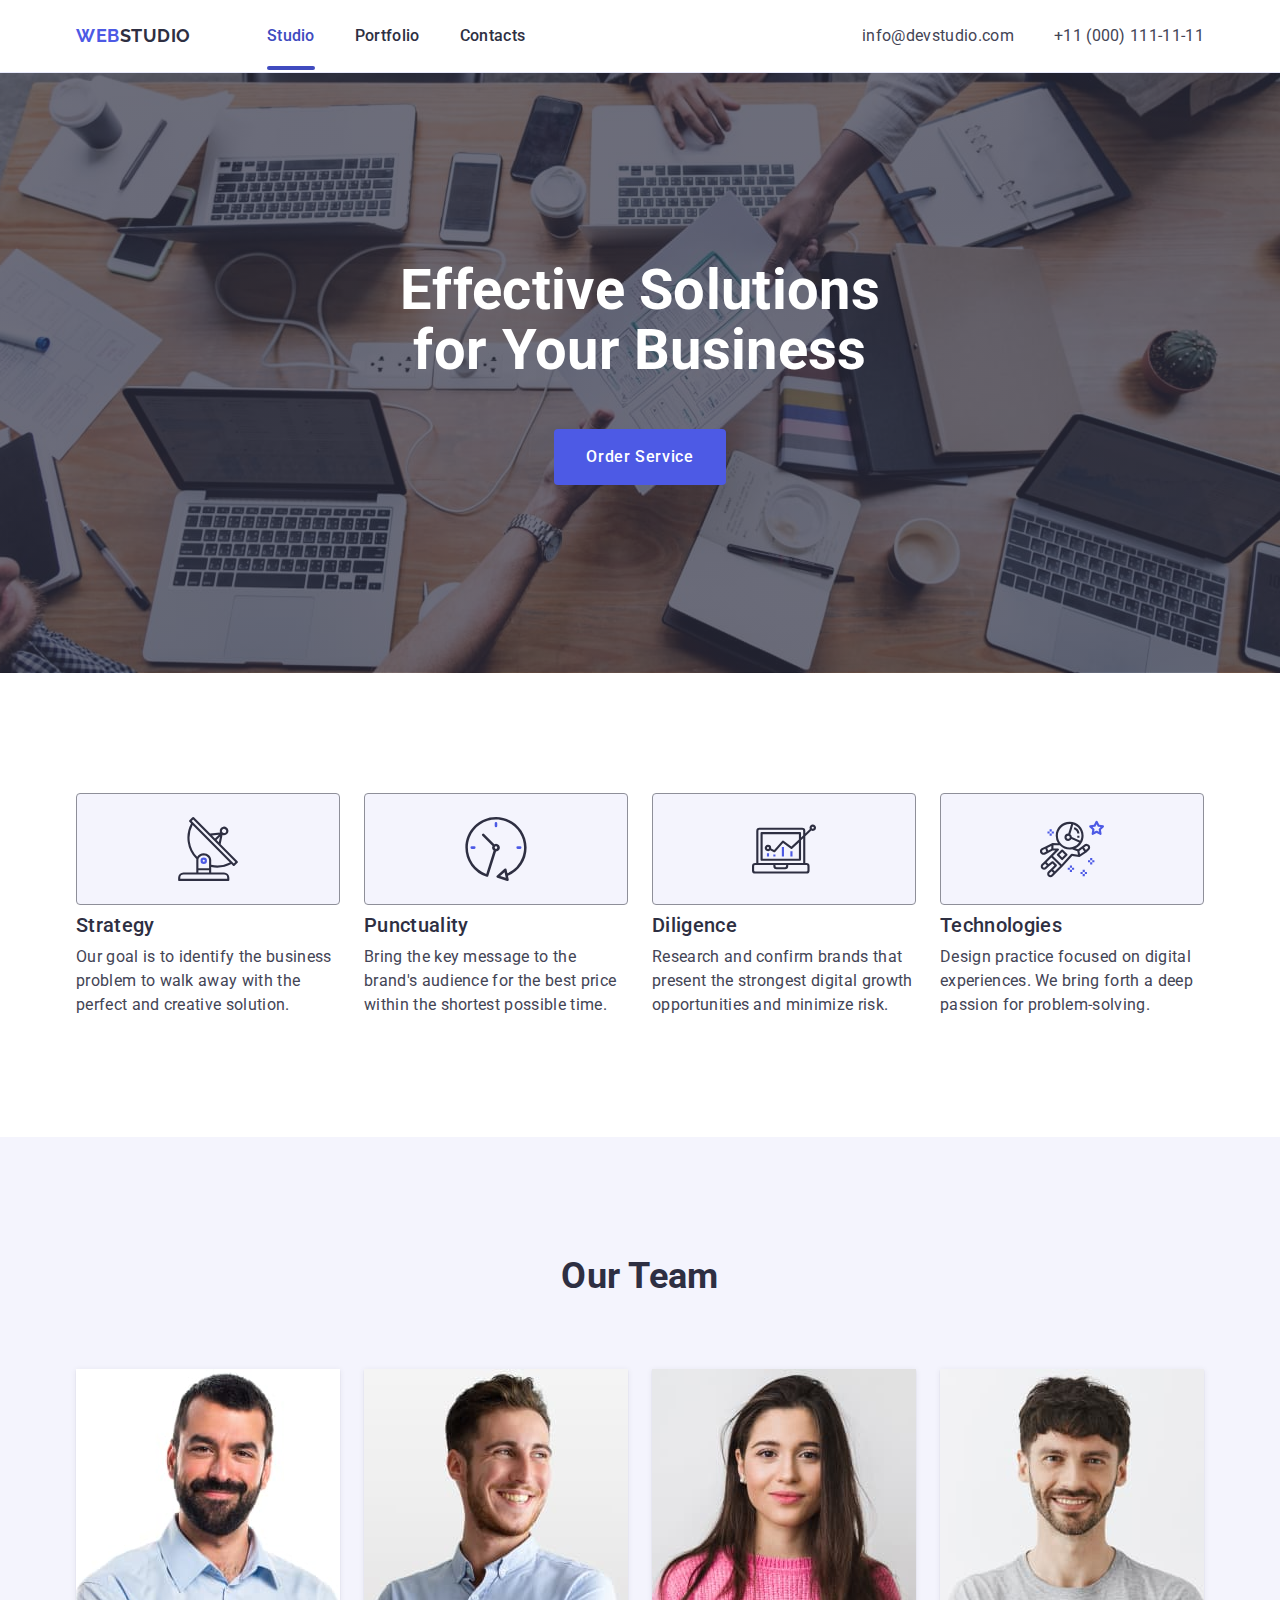
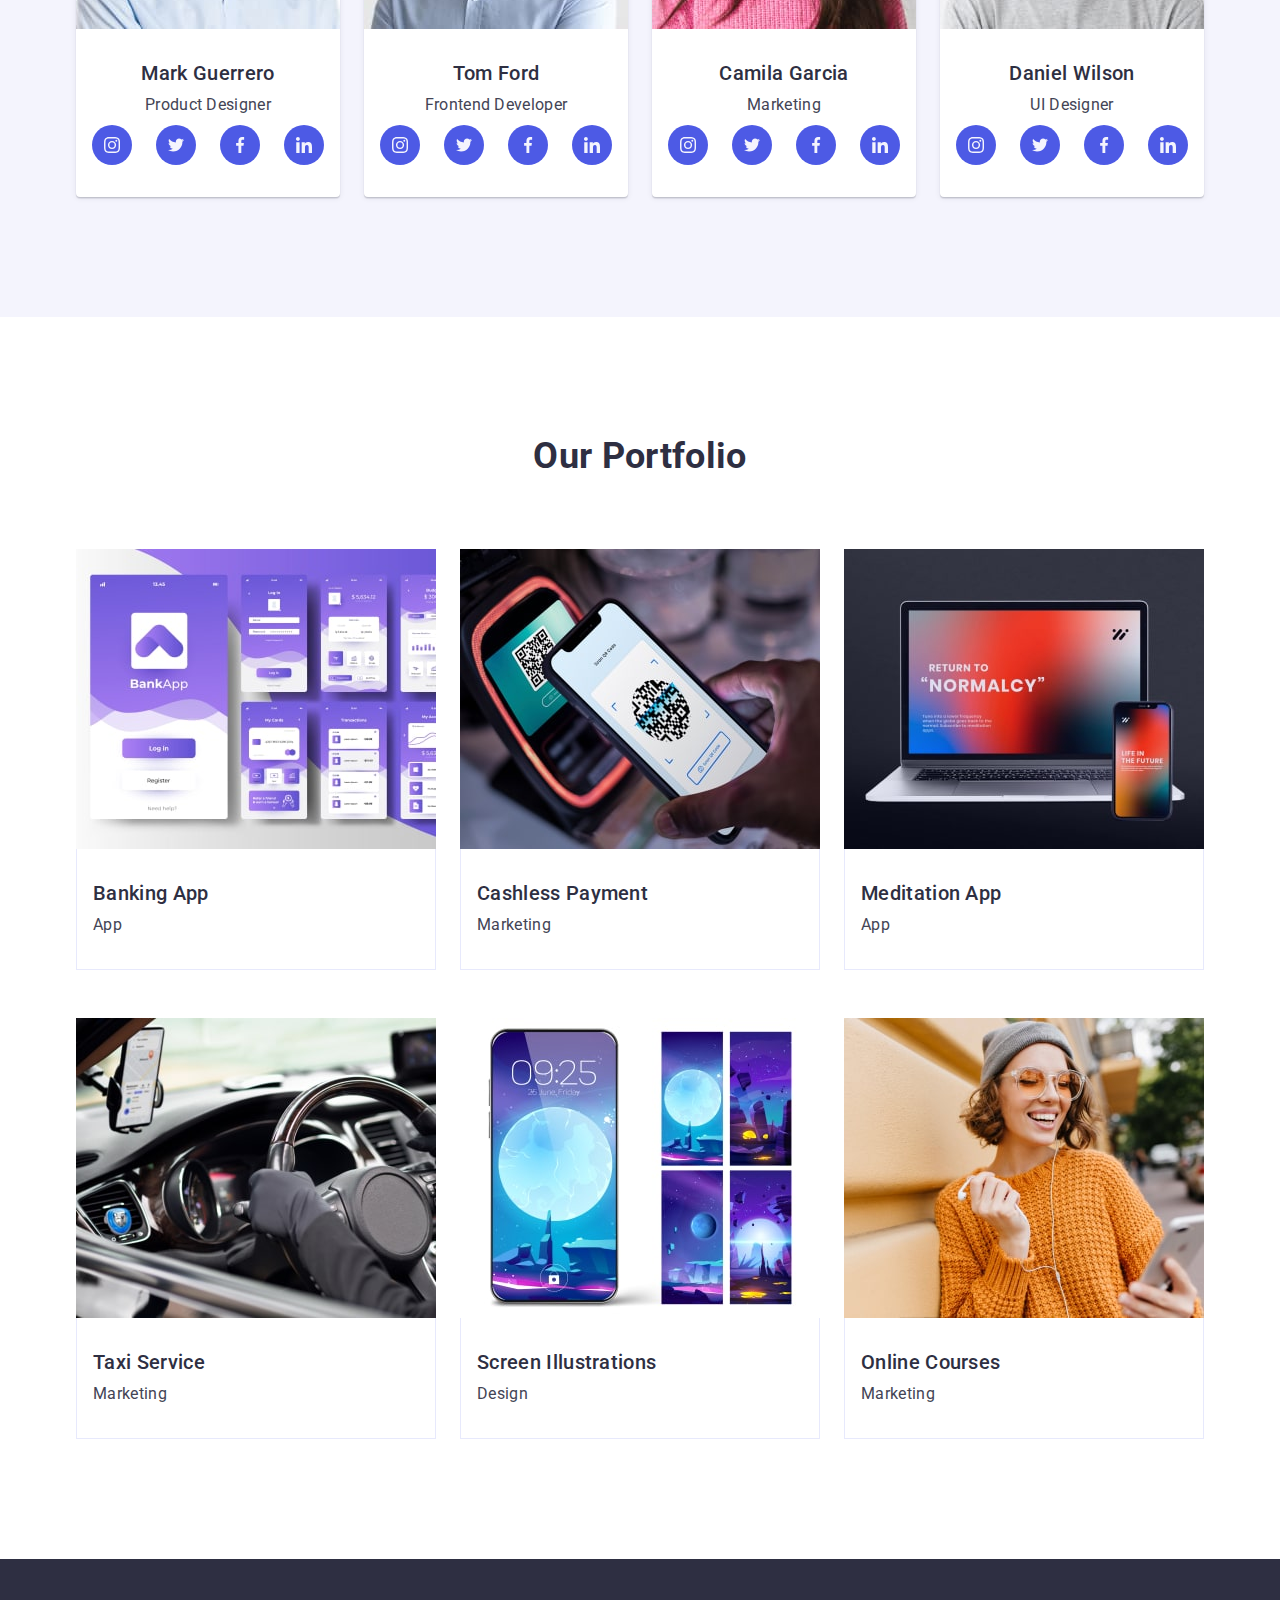
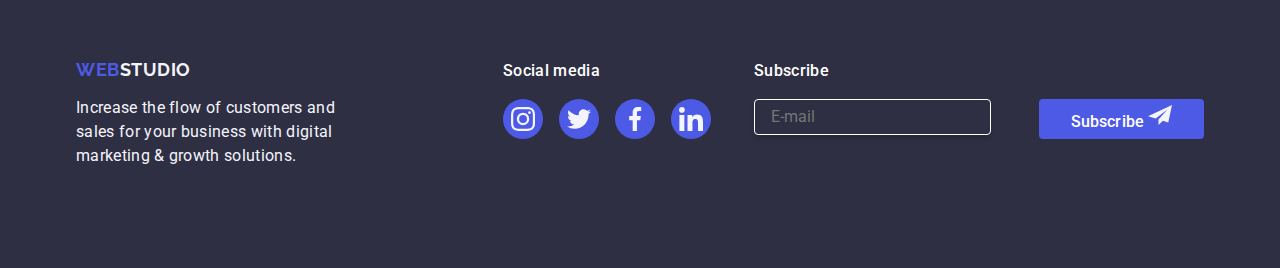
==== commit 6b0261ae: "footer update" ====
--- a/index.html
+++ b/index.html
@@ -468,19 +468,20 @@
           <p class="footer-text-secondary">Subscribe</p>
           <form class="footer-form">
             <label>
-            <input
-              class="input-email"
-              type="email"
-              name="email"
-              placeholder="E-mail"
-            />
-          </label>
-            <div class="subscribe-btn-wrap">
-              <button class="subscribe-btn" type="submit">Subscribe</button>
+              <input
+                class="input-email"
+                type="email"
+                name="email"
+                placeholder="E-mail"
+              />
+            </label>
+
+            <button class="subscribe-btn" type="submit">
+              Subscribe
               <svg class="frame-icon" width="24" height="24">
                 <use href="./images/icons.svg#icon-frame"></use>
               </svg>
-            </div>
+            </button>
           </form>
         </div>
       </div>
--- a/css/styles.css
+++ b/css/styles.css
@@ -492,7 +492,7 @@
     height: 40px;
     border-radius: 4px;
     background: var(--c-primary-brand);
-    padding: 8px 64px 8 px 24px;
+    padding: 8px 24px 8 px 24px;
     color: var(--c-bg-white);
     font-family: Roboto;
     font-size: 16px;
@@ -508,15 +508,10 @@
     gap: 24px;
 }
 
-.subscribe-btn-wrap {
-    position: relative;
-}
-
 .frame-icon {
-    position: absolute;
-    right: 24px;
+    /* right: 24px;
     top: 50%;
-    transform: translateY(-50%);
+    transform: translateY(-50%); */
     fill: var(--c-light);
 }
 
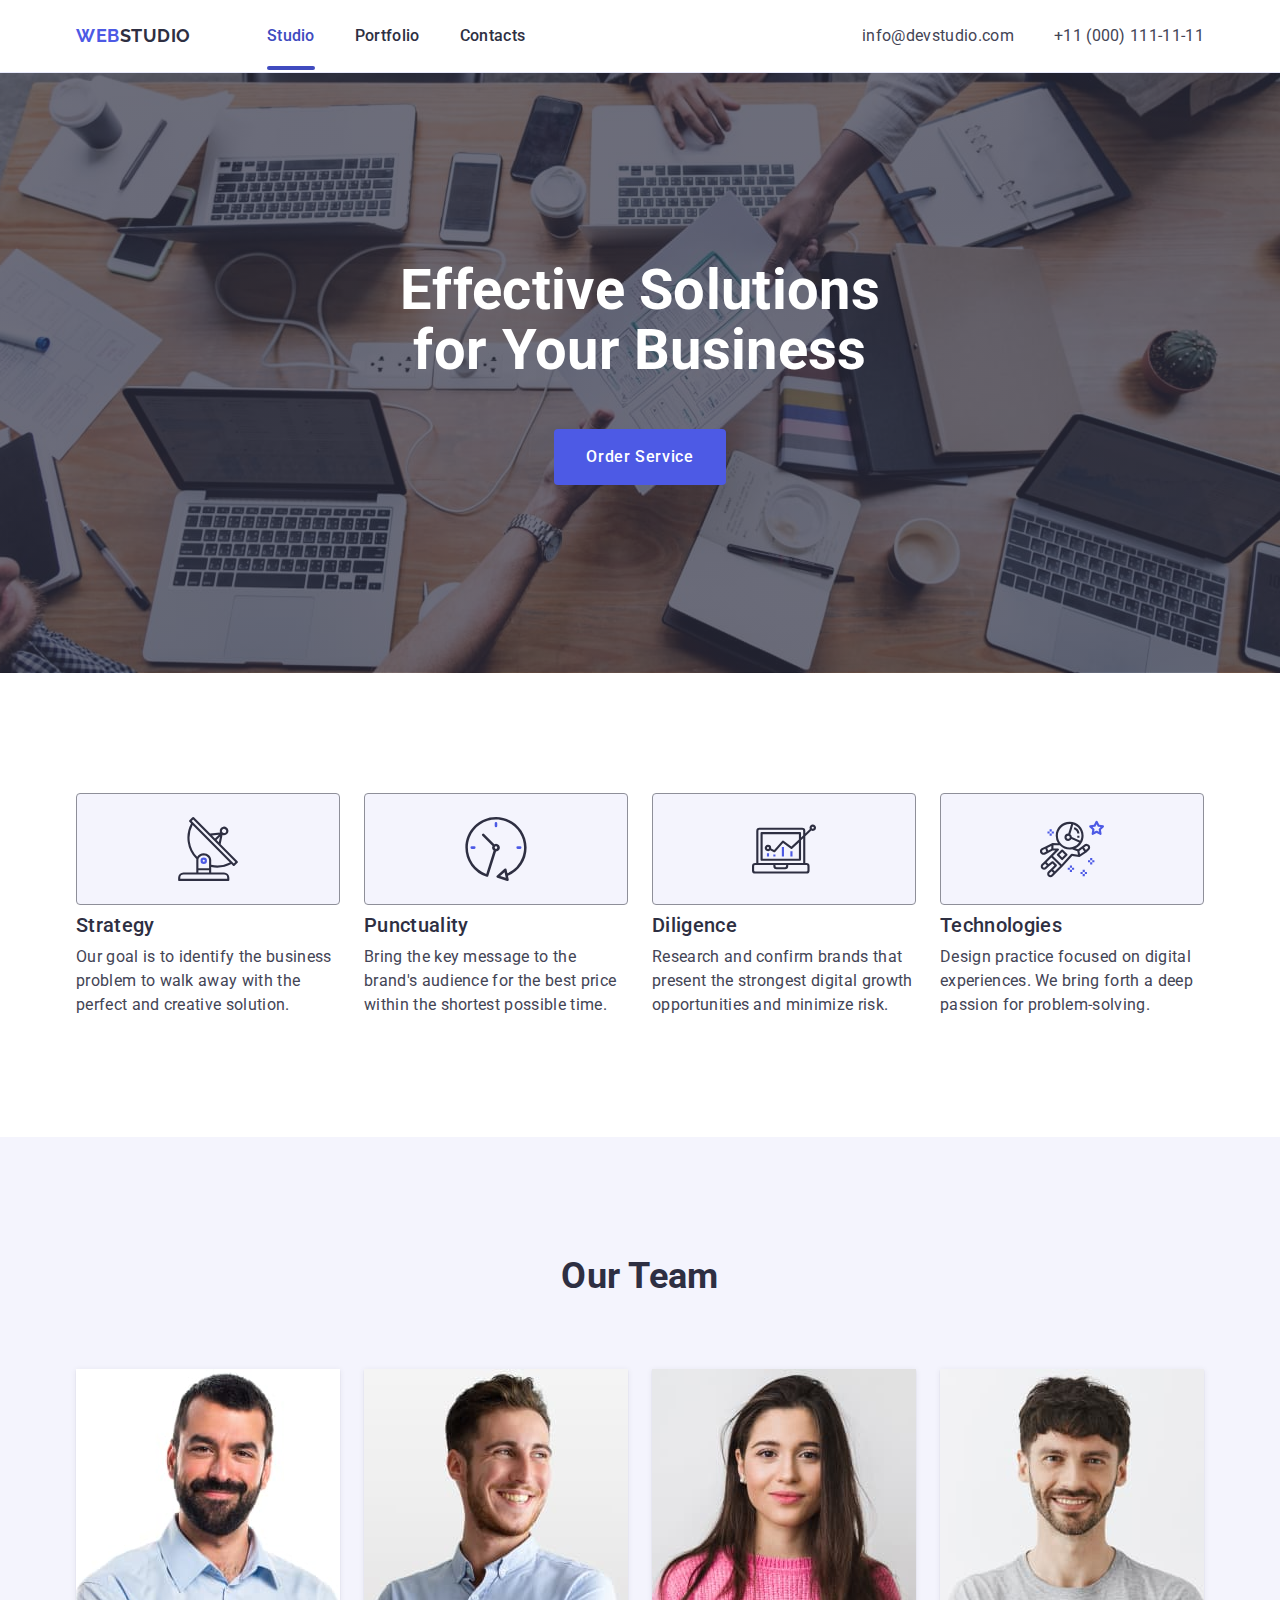
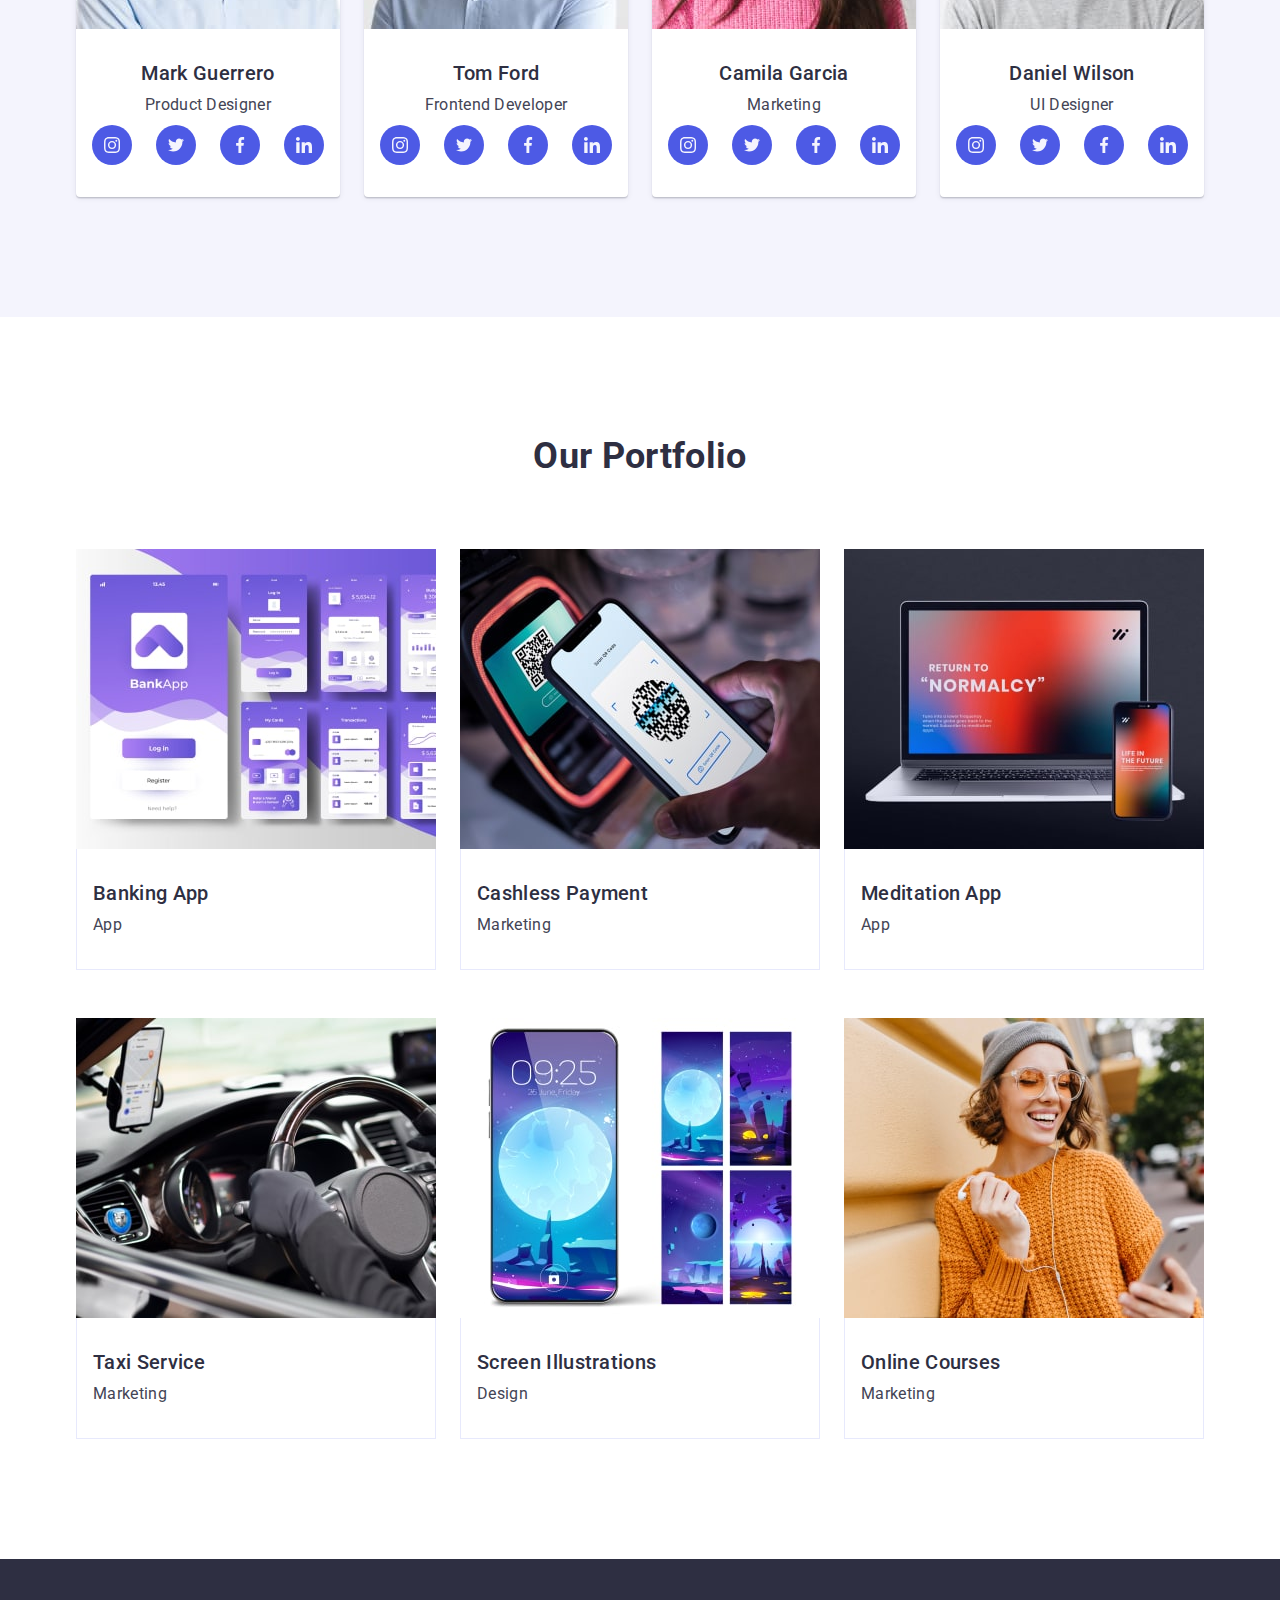
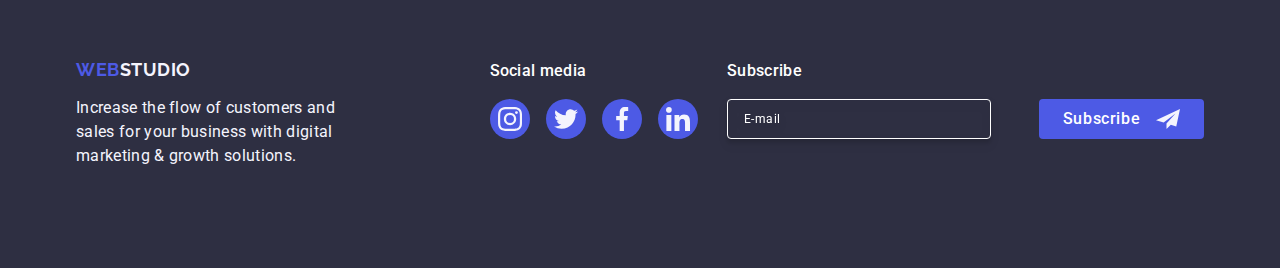
==== commit e83db2d0: "update" ====
--- a/index.html
+++ b/index.html
@@ -467,7 +467,7 @@
         <div class="email-container">
           <p class="footer-text-secondary">Subscribe</p>
           <form class="footer-form">
-            <label>
+            <label class="footer-form-label">
               <input
                 class="input-email"
                 type="email"
@@ -506,7 +506,7 @@
                 name="user-name"
                 id="user-name"
               />
-              <svg class="modal-input-icon" width="18" height="18">
+              <svg class="modal-input-icon" width="18" height="24">
                 <use href="./images/icons.svg#icon-person"></use>
               </svg>
             </div>
@@ -556,18 +556,17 @@
             <input
               class="privacy-policy-input visually-hidden"
               type="checkbox"
-              name="privacy-policy"
+              name="user-privacy"
               id="user-privacy"
               value="true"
             />
-            <label class="privacy-policy-label" for="user-privacy"
-              >I accept the terms and conditions of the
-              <a class="privacy-policy-link" href="#">Privacy Policy</a>
+            <label class="privacy-policy-label" for="user-privacy">
               <span class="icon-click-span">
                 <svg class="icon-click" width="10" height="8">
                   <use href="./images/icons.svg#icon-click"></use>
-                </svg>
-              </span>
+                </svg> </span
+              >I accept the terms and conditions of the
+              <a class="privacy-policy-link" href="#">Privacy Policy</a>
             </label>
           </div>
 
--- a/css/styles.css
+++ b/css/styles.css
@@ -477,14 +477,24 @@
 }
 
 .input-email {
+    width: 264px;
+    height: 40px;
+    font-size: 12px;
+    line-height: 1.5;
+    letter-spacing: 0.04em;
+    filter: drop-shadow(0px 4px 4px rgba(0, 0, 0, 0.15));
+    color: var(--c-bg-white);
     border-radius: 4px;
     border: 1px solid var(--c-bg-white);
     box-shadow: 0px 4px 4px 0px rgba(0, 0, 0, 0.15);
     padding: 8px 16px;
-    background-color: var(--c-dark);
-    max-width: 264px;
+    background-color: transparent;
     margin-right: 24px;
     color: var(--c-light);
+}
+
+.input-email::placeholder {
+    color: var(--c-bg-white);
 }
 
 .subscribe-btn {
@@ -494,13 +504,16 @@
     background: var(--c-primary-brand);
     padding: 8px 24px 8 px 24px;
     color: var(--c-bg-white);
-    font-family: Roboto;
+    font-family: "Roboto", sans-serif;
     font-size: 16px;
     font-weight: 500;
     line-height: 1.5;
-    letter-spacing: 0.04px;
-    display: block;
+    letter-spacing: 0.04em;
+    display: flex;
     border: none;
+    align-items: center;
+    justify-content: center;
+    cursor: pointer;
 }
 
 .footer-form {
@@ -509,10 +522,8 @@
 }
 
 .frame-icon {
-    /* right: 24px;
-    top: 50%;
-    transform: translateY(-50%); */
     fill: var(--c-light);
+    margin-left: 16px;
 }
 
 /* Modal window */
@@ -555,7 +566,8 @@
         0px 1px 3px rgba(0, 0, 0, 0.12),
         0px 2px 1px rgba(0, 0, 0, 0.2);
     transition: transform 250ms cubic-bezier(0.4, 0, 0.2, 1);
-    transform: translateY(-50%, -50%) scale(1);
+    transform: translateY(-50%, -50%);
+    transform: scale(1);
 }
 
 .modal-form {
@@ -579,15 +591,9 @@
     transition: background-color 250ms cubic-bezier(0.4, 0, 0.2, 1), border 250ms cubic-bezier(0.4, 0, 0.2, 1);
 }
 
-.modal-close:hover {
-    background-color: var(--c-pressed-state);
-    fill: var(--c-bg-white);
-    border: none;
-}
-
+.modal-close:hover,
 .modal-close:focus {
     background-color: var(--c-pressed-state);
-    fill: var(--c-bg-white);
     border: none;
 }
 
@@ -595,8 +601,12 @@
     transition: fill 250ms cubic-bezier(0.4, 0, 0.2, 1);
 }
 
+.icon-close:hover {
+    fill: var(--c-bg-white);
+}
+
 .modal-wrapper {
-    margin-bottom: 16px;
+    margin-bottom: 8px;
 }
 
 .modal-text {
